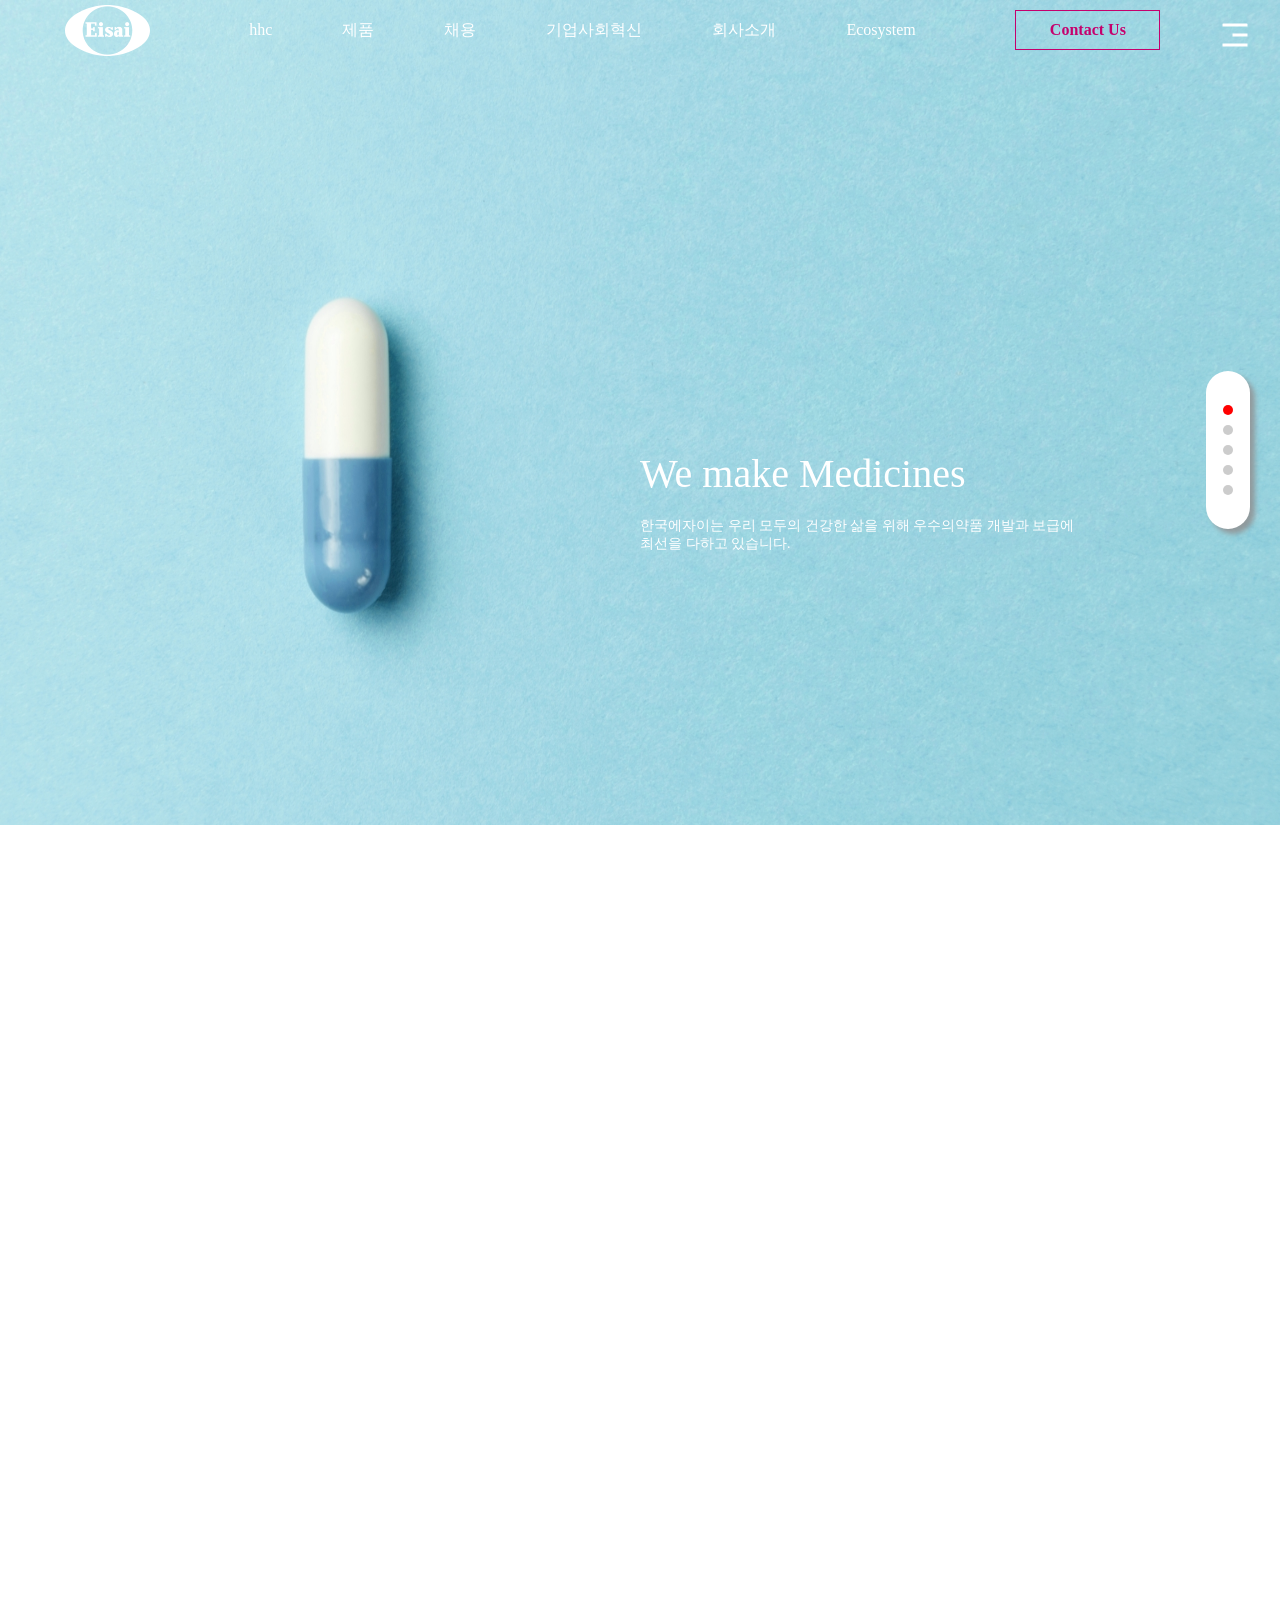
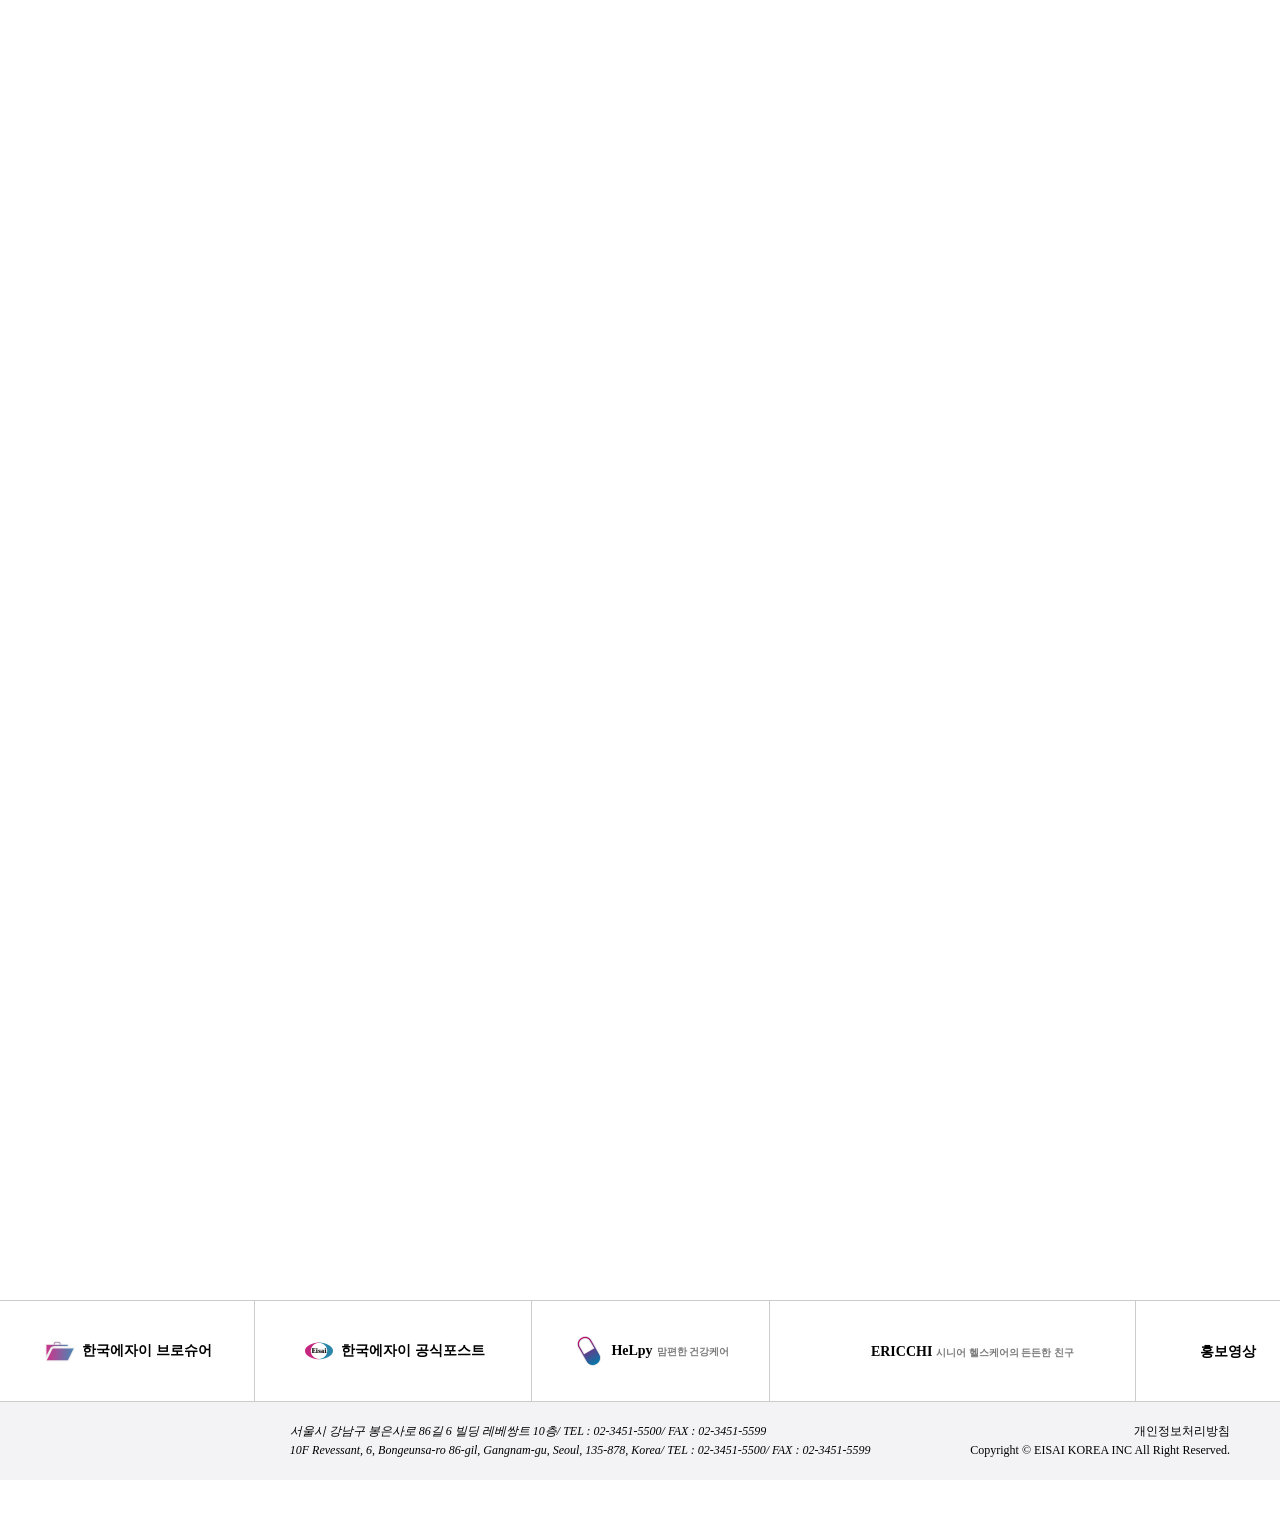
==== index.html @ 1973010e "alt, logo" ====
<!DOCTYPE html>
<html lang="ko">
<head>
    <meta charset="UTF-8">
    <meta http-equiv="X-UA-Compatible" content="IE=edge">
    <meta name="viewport" content="width=device-width, initial-scale=1.0">
    <title>한국에자이</title>
    
    <link href='https://unpkg.com/boxicons@2.1.4/css/boxicons.min.css' rel='stylesheet'>
    <link rel="shortcut icon" href="./images/common/apple-icon-57x57.png">
    <link rel="apple-touch-icon" sizes="57x57" href="./images/common/apple-icon-57x57.png">
    <link rel="stylesheet" href="https://cdnjs.cloudflare.com/ajax/libs/animate.css/4.1.1/animate.min.css"
    />
    <link rel="stylesheet" href="./style/reset.css">
    <link rel="stylesheet" href="./style/common.css">
    <link rel="stylesheet" href="./style/index.css">
    
</head>
<body>
    <header id="navBar">
        <div class="gnb layout-marginAuto">
            <div class="inner">
                <div class="logo">
                    <h1>한국에자이
                        <a href="./index.html">
                            <img class="logoColor" src="./images/common/logo.png" alt="logo">
                            <img class="logoWhite" src="./images/common/logo_white.png" alt="logo">
                        </a>
                    </h1>
                </div>
                <nav class="lnb-container">
                    <ul>
                        <li><a href="./what_hhc.html">hhc</a>
                            <ul class="lnb">
                                <li><a href="./what_hhc.html">what is hhc?</a></li>
                                <li><a href="#">hhc Driven Innovation</a></li>
                            </ul>
                        </li>
                        <li><a href="./product.html">제품</a>
                            <ul class="lnb">
                                <li><a href="./product.html">한국에자이 제품</a></li>
                                <li><a href="#">치매증상 치료제</a>
                                </li>
                                <li><a href="">뇌전증 치료제</a>
                                </li>
                                <li><a href="#">다발성경화증 치료제</a>
                                </li>
                                <li><a href="#">고형암 및 혈액암 치료제</a>
                                </li>
                                <li><a href="#">위장관계질환 치료제</a>
                                </li>
                                <li><a href="#">구강·안구 건조증 치료제</a>
                                </li>
                                <li><a href="#">파킨슨병 치료제</a>
                                </li>
                                <li><a href="#">허가사항변경공지</a></li>
                            </ul>
                        </li>
                        <li><a href="#">채용</a></li>
                        <li><a href="./innovation.html">기업사회혁신</a>
                            <ul class="lnb">
                                <li><a href="#">hhc Activity</a></li>
                                <li><a href="#">hhc Solution</a></li>
                                <li><a href="#">나를 있게 하는 우리</a></li>
                            </ul>
                        </li>
                        <li><a href="./company_introduction.html">회사소개</a>
                            <ul class="lnb">
                                <li><a href="#">Message from Top Management</a></li>
                                <li><a href="#">Corporate Vision</a></li>
                                <li><a href="#">즐거운 우리 일터</a></li>
                                <li><a href="#">일하기 좋은 회사</a></li>
                                <li><a href="#">Global Eisai</a></li>
                                <li><a href="#">News</a></li>
                            </ul>
                        </li>
                        <li><a href="./ecosystem.html">Ecosystem</a>
                            <ul class="lnb">
                                <li><a href="./ecosystem.html">What is HED?</a></li>
                                <li><a href="#">Press Release</a></li>
                                <li><a href="#">Partnership Proposal</a></li>
                            </ul>
                        </li>
                    </ul>
                </nav>
                <div class="contact">
                    <span><a href="#">Contact Us</a></span>
                </div>
                <nav class="ham-navigation">
                    <div class="ham-btn">
                        <span class="ham hamTop"></span>
                        <span class="ham hamMid"></span>
                        <span class="ham hamBot"></span>
                    </div>
                    <ul class="ham-lnb">
                        <li>
                            <span class="ham-title">
                                hhc<i class='bx bx-caret-down'></i>
                            </span>
                            <a href="./what_hhc.html">hhc
                            </a>
                            <ul class="ham-subnav">
                                <li><a href="./what_hhc.html">what is hhc?</a></li>
                                <li><a href="#">hhc Driven Innovation</a></li>
                            </ul>
                        </li>
                        <li>
                            <span class="ham-title">
                                제품<i class='bx bx-caret-down'></i>
                            </span>
                            <a href="./product.html">제품
                            </a>
                            <ul class="ham-subnav">
                                <li><a href="./product.html">한국에자이 제품</a></li>
                                <li><a href="#">치매증상 치료제</a>
                                    <ul class="lnb2">
                                        <li><a href="#">- 아리셉트</a></li>
                                    </ul>
                                </li>
                                <li><a href="#">뇌전증 치료제</a>
                                    <ul class="lnb2">
                                        <li><a href="#">- 파이콤파</a></li>
                                        <li><a href="#">- 엑세그란</a></li>
                                        <li><a href="#">- 이노베론</a></li>
                                    </ul>
                                </li>
                                <li><a href="#">다발성경화증 치료제</a>
                                    <ul class="lnb2">
                                        <li><a href="#">- 텍피데라</a></li>
                                        <li><a href="#">- 아보넥스</a></li>
                                        <li><a href="#">- 티사브리</a></li>
                                        <li><a href="#">- 플레그리디</a></li>
                                    </ul>
                                </li>
                                <li><a href="#">고형암 및 혈액암 치료제</a>
                                    <ul class="lnb2">
                                        <li><a href="#">- 렌비마</a></li>
                                        <li><a href="#">- 할라벤</a></li>
                                    </ul>
                                </li>
                                <li><a href="#">위장관계질환 치료제</a>
                                    <ul class="lnb2">
                                        <li><a href="#">- 파리에트</a></li>
                                    </ul>
                                </li>
                                <li><a href="#">구강·안구 건조증 치료제</a>
                                    <ul class="lnb2">
                                        <li><a href="#">- 살라겐</a></li>
                                    </ul>
                                </li>
                                <li><a href="#">파킨슨병 치료제</a>
                                    <ul class="lnb2">
                                        <li><a href="#">- 에피퀴나</a></li>
                                    </ul>
                                </li>
                                <li><a href="#">허가사항변경공지</a></li>
                            </ul>
                        </li>
                        <li>
                            <span class="ham-title">
                                채용<i class='bx bx-caret-down'></i>
                            </span>
                            <a href="#">채용</a>
                            <ul class="ham-subnav">
                                <li><a href="#">한국에자이는 여러분의 의미있는 도전을 기다립니다.</a></li>
                            </ul>
                        </li>
                        <li>
                            <span class="ham-title">
                                기업사회혁신<i class='bx bx-caret-down'></i>
                            </span>
                            <a href="./innovation.html">기업사회혁신
                            </a>
                            <ul class="ham-subnav">
                                <li><a href="./innovation.html">hhc Activity</a></li>
                                <li><a href="#">hhc Solution</a></li>
                                <li><a href="#">나를 있게 하는 우리</a></li>
                            </ul>
                        </li>
                        <li>
                            <span class="ham-title">
                                회사소개<i class='bx bx-caret-down'></i>
                            </span>
                            <a href="./company_introduction.html">회사소개
                            </a>
                            <ul class="ham-subnav">
                                <li><a href="./company_introduction.html">Message from Top Management</a></li>
                                <li><a href="#">Corporate Vision</a></li>
                                <li><a href="#">즐거운 우리 일터</a></li>
                                <li><a href="#">일하기 좋은 회사</a></li>
                                <li><a href="#">Global Eisai</a></li>
                                <li><a href="#">News</a></li>
                            </ul>
                        </li>
                        <li> 
                            <span class="ham-title">
                                Ecosystem<i class='bx bx-caret-down'></i>
                            </span>
                            <a href="./ecosystem.html">Ecosystem
                            </a>
                            <ul class="ham-subnav">
                                <li><a href="./ecosystem.html">What is HED?</a></li>
                                <li><a href="#">Press Release</a></li>
                                <li><a href="#">Partnership Proposal</a></li>
                            </ul>
                        </li>
                    </ul>
            </nav>
            </div>
        </div>
    </header>
    <div class="main">
        <section class="section01" id="section01">
            <div  class="slide slide_wrap">
                <div class="slide_item item1">
                    <div class="content-inner ">
                        <img src="./images/main/mv1.jpg" alt="">
                        <div class="content">
                            <h1>We make Medicines</h1>
                            <p>한국에자이는 우리 모두의 건강한 삶을 위해 우수의약품 개발과 보급에<br> 최선을 다하고 있습니다.</p>
                        </div>
                    </div>
                </div>
                <div class="slide_item item2">
                    <div class="content-inner">
                        <img src="./images/main/mv2.jpg" alt="">
                        <div class="content">
                            <h1>We make Solutions</h1>
                            <p>한국에자이는 우리가 안심하고 살 수 있는 사회를 위해 다양한 헬스케어<br> 솔루션을 함께 만들어갑니다.</p>
                        </div>
                    </div>
                </div>
                <ul class="slide_pagination">
                </ul>
            </div>
        </section>
        <section class="section02 fadeIn" id="section02">
            <div class="sec02 layout-marginAuto">
                <div class="sec02-inner ">
                    <h1>Think Patients First</h1>
                    <p>Eisai는 전문의약품에서 일반의약품에 이르기까지 끊임없는 연구개발을 통해 <br>인간에게 희망을 심어 주는 좋은약 만들기에 앞장서고 있습니다.</p>
                    <p><a href="./product.html">제품소개 바로가기</a></p>
                    <div class="sec02-img">
                        <img src="./images/main/mc2_img.png" alt="">
                    </div>
                </div>
            </div>
        </section>
        <section class="section03 fadeIn" id="section03">
            <div class="sec03-inner">
                <div class="sec03-inner1">
                    <h3>human health care</h3>
                    <p>한국에자이는 가치있는 의약품과 서비스의 제공을 통해 인류의 건강한 삶에 이바지합니다.</p>
                    <p><a href="./what_hhc.html">view more</a></p>
                </div>
                <div class="sec03-img"></div>
            </div>
        </section>
        <section class="section04 fadeIn" id="section04">
            <div class="sec04-inner layout-marginAuto">
                <h3>Innovation For the Better Life</h3>
                <p>환자와 가족들을 최우선적으로 생각하면서 헬스케어 분야에서 사회적 가치를 창출합니다.</p>
                <p><a href="./innovation.html">기업사회 혁신 바로가기</a></p>
            </div>
        </section>
        <section class="section05 fadeIn" id="section05">
            <div class="sec05-inner layout-marginAuto">
                <div class="sec05-inner1">
                    <div class="sec05-more">
                        <span>최신소식</span>
                        <span>view more +</span>
                    </div>
                    <ul class="article">
                        <li>
                            <a href="">
                                <strong>한국에자이, 기업사회혁신 활동 본격화 = 성미산 마을돌봄 리...</strong>
                                <p>[라포르시안] 한국에자이가 지역사회 돌봄역량 강화를 통해 돌봄사회로의 전환을<br>모색하는'성미산 마을돌봄 리빙랩'에 참여해 기업사회혁신 활동을...</p>
                                <small>2022.09.27</small>
                            </a>
                        </li>
                        <li>
                            <a href="">
                                <strong>롯데면세점-한국에자이,MOU체결</strong>
                                <p>롯데면세점-한국에자이,MOU체결..."건강관리 앱 '헬피'통해 홈케어족<br>잡는다" [바이오타임즈]롯데면세점(대표 이갑)이 한국에자이의 건강 관리 앱인...</p>
                                <small>2022.06.21</small>
                            </a>
                        </li>
                        <li>
                            <a href="">
                                <strong>한국에자이, 뇌 건강 인지 플랫폼 카페 '판교를 IT多' 개관</strong>
                                <p>글로벌 헬스케어 기업 한국에자이는 경기 성남 분당구 소재 판교종합사회복지관에 뇌<br>건강을 위한 인지 플랫폼 카페 '판교를 IT多(잇다)를 15일 개관한다고 12일 밝혔다. 이날...</p>
                                <small>2022.04.12</small>
                            </a>
                        </li>
                    </ul>
                </div>
                <div class="sec05-img">
                    <p>채용</p>
                    <p>한국에자이는 여러분의 의미있는 도전을 기다립니다.</p>
                </div>
            </div>
        </section>
    </div>

    <aside>
        <div class="fixed top animate__animated">
            <ul>
                <li><a href="#section01" class="active"></a></li>
                <li><a href="#section02"></a></li>
                <li><a href="#section03"></a></li>
                <li><a href="#section04"></a></li>
                <li><a href="#section05"></a></li>
            </ul>
        </div>
    </aside>

    <footer>
        <div class="footer-top layout-marginAuto">
            <ul class="footer-menu ">
                <li>
                    <a href="#">
                        <img src="./images/main/footer_menu1.png" alt="브로슈어">
                        <span>한국에자이 브로슈어</span>
                    </a>
                </li>
                <li><a href="#">
                    <img src="./images/main/footer_menu2.png" alt="공식포스트">
                        <span>한국에자이 공식포스트</span>
                </a></li>
                <li><a href="#">
                    <img src="./images/main/footer_menu3.png" alt="건강케어">
                    <span>HeLpy</span>
                    <span class="small">맘편한 건강케어</span>
                </a></li>
                <li><a href="#">
                    <img src="./images/main/footer_menu4.png" alt="헬스케어">
                    <span>ERICCHI</span>
                    <span class="small">시니어 헬스케어의 든든한 친구</span>
                </a></li>
                <li><a href="#">
                    <img src="./images/main/footer_menu5.png" alt="홍보영상">
                    <span>홍보영상</span>
                </a></li>
            </ul>
        </div>
        <div class="footerBottom-back">
            <div class="footer-bottom layout-marginAuto">
                <div class="footer-logo">
                    <img src="./images/common/logo_footer.png" alt="logo">
                </div>
                <address>
                    <span>서울시 강남구 봉은사로 86길 6 빌딩 레베쌍트 10층/</span>
                    <span>TEL : 02-3451-5500/</span>
                    <span>FAX : 02-3451-5599<br></span>
                    <span>10F Revessant, 6, Bongeunsa-ro 86-gil, Gangnam-gu, Seoul, 135-878, Korea/</span>
                    <span>TEL : 02-3451-5500/</span>
                    <span>FAX : 02-3451-5599</span>
                </address>
                <div class="footer-copyright">
                    <p class="right">개인정보처리방침</p>
                    <p>Copyright © EISAI KOREA INC All Right Reserved.</p>
                </div>
            </div>
        </div>
    </footer>
    
    <script src="./script/jquery-3.6.1.js"></script>
    <script src="./script/jquery-ui.js"></script>
    <script src="./script/index.js"></script>
    <script src="./script/slide.js"></script>
    <script src="./script/common.js"></script>
    <script src="./script/fadeIn.js"></script>
    
</body>
</html>
---- style/common.css ----
/* header */
header{
    width: 100%;
    height: 60px;
    background-color: transparent;
    position: fixed;
    z-index: 999;
    transition: top 0.5s;
    top: 0;
    left: 0;
    color: #fff;
}
header.scroll{
    color: #000;
    }

 .layout-marginAuto{
    max-width: 1314px;
    margin: auto;
} 
 
.inner{
    display: flex;
    align-items: center;
    justify-content: space-evenly;
    height: 60px;
    /*border-bottom: 1px solid #fff;*/
}

.logo{
    font-size: 0;
}
.logo img{
    width: 85px;
}
.logo .logoColor.scroll{
    display: block;
}
.logo .logoWhite{
    display: none;
}
.lnb-container{
    /*background-color: aqua;*/
    position: relative;
}
.lnb-container > ul{
    display: flex;
    align-items: center;
}
.lnb-container > ul > li > a{
    display: block;
    padding: 0 35px;
    height: 60px;
    line-height: 60px;
    text-align: center;
    /*color: #fff;*/
}
.lnb-container > ul > li:hover > a{
    color: #fff;
}
.lnb{
    opacity: 0;
    visibility: hidden;
    display: block;
    position: absolute;
    background-color: #fff;
    padding: 10px;
    box-shadow: 5px 5px 5px rgba(118, 115, 115, 0.783);

}
.lnb > li{
    padding: 0 40px;
    
}
.lnb a{
    display: block;
    font-size: 14px;
    padding: 10px;
    color: #333;
    white-space: nowrap;
}

.lnb-container>ul>li:hover{
    background-color: rgb(149, 186, 244);
    
}
.lnb-container>ul>li:hover .lnb{
    opacity: 1;
    visibility: visible;
}
.lnb > li:hover a{
    color: rgb(179, 31, 184);
}
.contact {
    display: flex;
    width: 200px;
}
.contact a{
    display: flex;
    justify-content: center;
    width: 145px;
    text-align: center;
    padding: 10px;
    border: 1px solid #c5006d;
    color: #c5006d;
    font-size: 16px;
    font-weight: 900;
    background: url(../images/main/icon_contactus_on.png) no-repeat 10px 14px;
    background-size: 11px;
}


/* 햄버거버튼 */
.ham-navigation{
    position: fixed;
    left: 0;
    top: 0;
    width: 100%;
    height: 100%;
    z-index: 99;
    clip-path: circle(25px at calc( 100% - 45px) 45px);
    transition: 0.3s cubic-bezier(0.22, 0.61, 0.36, 1);
    }
.ham-navigation.active{
    background-color: #bdd8ed;
    clip-path: circle(75%);
}
.ham-navigation .ham-btn{
    position: absolute;
    top: 10px;
    right: 20px;
    width: 50px;
    height: 50px;
    cursor: pointer;
}
.ham-navigation .ham-btn span{
    position: absolute;
    
    
    height: 3px;
    transform: translate(-50%, -50%);
    background-color: #fff;
}
.ham-navigation .hamTop{
    top: 30%;
    left: 50%;
    width: 50%;
}
.ham-navigation .hamMid{
    top: 50%;
    right: 10%;
    width: 30%;
}
.ham-navigation .hamBot{
    top: 70%;
    left: 50%;
    width: 50%;
}
.ham-navigation.active .hamTop{
    top: 50%;
    transform: translate(-50%, -50%) rotate(45deg);
}
.ham-navigation.active .hamMid{
    opacity: 0;
}
.ham-navigation.active .hamBot{
    top: 50%;
    transform: translate(-50%, -50%) rotate(-45deg);
}


.ham-lnb{ 
    height: 100%;
    overflow-y: auto;
    font-size: 18px;
    line-height: 2;
    width: 90%;
    margin: auto;
    white-space: nowrap;
}
.ham-lnb::-webkit-scrollbar {
    display: none; /* 크롬, 사파리, 오페라, 엣지 */
    width: 9px;
}
.ham-lnb > li{
    display: flex;
    gap: 40px;
    border-bottom: 1px solid #f8f8f8;
    padding: 35px;
    align-items: baseline;
    
}
.ham-lnb > li > a{
    font-size: 27px;
    color: #007caa;
    font-weight: 800;
}
.ham-title{
    display: none;
}
.ham-subnav{
    display: flex;
    gap: 20px;
    flex-wrap: wrap;
}
.ham-lnb a{ 
    color:#333; 
    position: relative;
}
.lnb2 a {
    font-size: 14px;
}

.fadeIn{
    opacity: 0;
}

/* footer */
footer{
    border-top: 1px solid #ccc; 
}
.footer-menu{
    display: table;
    width: 100%;
}
.footer-menu > li{
   display: table-cell;
   vertical-align: middle;
   text-align: center;
}
.footer-menu li{
    border: 1px solid #ccc;
    border-top: none;
    border-bottom: none;
    height: 100px;
    font-weight: 900;
}
.footer-menu li:nth-child(1){
    border-left: none;
    border-right: none;
} 
.footer-menu li:nth-child(2){
    border-right: none;
}
.footer-menu li:nth-child(3){
    border-right: none;
}
.footer-menu li:nth-child(5){
    border-right: none;
    border-left: none;
} 
 .footer-menu img{
    width: 36px;
    vertical-align: middle;
    /* 사진 옆에 글씨 배치 */
} 
.footer-menu span{
    font-size: 14px;
}
.footer-menu .small{
    font-size: 10px;
    color: rgb(126, 124, 124);
}
.footerBottom-back{
    background-color: #f3f3f5;
    border-top: 1px solid #ccc;
    padding: 20px 0;
}
.footer-bottom{
    display: flex;
    align-items: center;
    justify-content: space-around;
}
.footer-bottom .right{
    text-align: right;
}
.footer-bottom img{
    width: 140px;
}
.footer-bottom address{
    text-align: left;
}

.footer-bottom address,
.footer-copyright{
    font-size: 12px;
    line-height: 1.6;
}
@media screen and (max-width:1101px) {
    .inner {
        padding: 25px;
        justify-content: space-between;
    }
    .lnb-container{
        display: none;
    }
    .section05{
        margin-bottom: 120px;
    }
    footer{
        border: 0;
    }
    .footer-menu li{
        display: table-caption;
        text-align: left;
        border:none;
        border-bottom: 1px solid #ccc;
        width: 100%;
        height: 70px;
        line-height: 70px;
        padding-left: 20px;
    }
    .footer-menu img{
        width: 30px;
    }
    .footer-menu span{
        font-size: 16px;
        font-weight: 900;
    }
    .footer-menu .small{
        font-size: 12px;
        color: rgb(161, 157, 157);
    }
    .footer-menu li:nth-child(1){
        border-top: 1px solid #ccc;
    }
    .footer-bottom{
        flex-direction: column;
        height: auto;
        justify-content: left;
        align-items: flex-start;
        padding: 20px;
    }
    .footer-bottom .right{
        text-align: justify
    }
    .footer-bottom img{
        width: 160px;
        padding-bottom: 0;
    }
    .footer-bottom address,
    .footer-copyright{
        font-size: 10px;
        line-height: 1.6;
        padding-bottom: 20px;
    }
    .footer-bottom address{
        padding: 0;
        line-height: 3;
    }
    .footer-bottom address,
    .footer-copyright{
        font-size: 13px;
    }
    .footer-copyright{
        padding: 0;
        white-space: nowrap;
    }
    .footer-copyright p:last-child{
        font-size: 0;
    }
    .ham-title{
        padding-top: 15px;
        display: flex;
        align-items: center;
        justify-content: space-between;
    }
    .ham-subnav{
        max-height: 0;
        overflow: hidden;
        transition: .2s;
    }

    .ham-title.active{
        font-weight: bold;
    }
    .ham-subnav.active{
        max-height: 150vw;
    }
    .ham-lnb > li{
        display: block;
        
    }
    .ham-lnb > li > a{
        font-size: 27px;
        display: none;
    }
    .ham-subnav{
        display: block;
    }
    .ham-lnb a {
        font-size: 15px;
    }
    .ham-lnb{ 
        height: 100%;
        overflow-y: auto;
        font-size: 18px;
        line-height: 2;
        width: 90%;
        margin: auto;
        white-space: nowrap;
    }
}
@media screen and (max-width: 801px) {
    .fadeIn{
        opacity: 1;
    }
}
@media screen and (max-width: 480px) {
    .logo img{
        width: 45px;
    }
    .contact {
        width: 145px;
    }
    .contact a{
        width: 90px;
        padding: 8px;
        font-size: 11px;
        background: url(../images/main/icon_contactus_on.png) no-repeat 3px center;
        background-size: 10px;
    }
    .section05{
        margin-bottom: 0px;
    }
    .footer-menu li{
        height: 50px;
        line-height: 50px;
        width: 100%;
    }
    .footer-menu img{
        width: 25px;
    }
    .footer-menu span{
        font-size: 12px;
    }
    .footer-bottom img{
        width: 70px;
        padding-bottom: 20px;
    }


    
    
}
---- style/index.css ----
/* slide */
.section1{
    background-color: rgba(46, 67, 181, 0.083);
    padding-top: 50px;
    height: 100vh;
}
.slide {
    /* layout */
    display: flex;
    flex-wrap: nowrap;
    overflow: hidden;
    position: relative;
    width: 100%;
    user-select: none;
}
.slide_item {
    /* layout */
    display: flex;
    align-items: center;
    justify-content: center;
    position: relative;
    left: 0px;
    /* size */
    width: 100%;
    flex-shrink: 0;
    /* transition */
    transition: left 0.15s;
    overflow: hidden;
}
.content-inner{
    width: 100%;
    height: 100vh;
}
.content-inner > img{
    width: 100%;
    height: 100%;
}
.content{
    position: absolute;
    top: 50%;
    left: 50%;
    z-index: 9;
}
.content-inner h1{
    font-size: 40px;
    color: #fff;
    font-weight: 400;
}
.content-inner p{
    font-size: 14px;
    color: #fff;
    font-weight: 400;
    padding-top: 20px;
    
}
.slide_pagination{
    color: #fff;
    position: absolute;
    top: 30%;
    left: 50%;
    display: flex;
    gap: 10px;
}
.slide_pagination > li{
    width: 10px;
    height: 10px;
    background-color: #fff;
    border-radius: 50%;
}
.slide_pagination > li.active{
    background-color: red;
}
aside{
    position: fixed; 
    right: 30px;
    top: 50%;
    transform: translateY(-50%);
    width: 44px; 
    background-color: #fff;
    border-radius: 50px;
    padding: 24px 0;
    box-shadow: 5px 5px 5px rgba(143, 138, 138, 0.769); 
}
aside ul{
    color:#000;
    text-align: center;
}
aside li a{
    display: block;
    width: 10px;
    height: 10px;
    margin: 10px auto;
    background-color: #ccc;
    border-radius: 50%;
    transition: 0.3s;
    cursor: pointer;
}
aside li a.active{
    background-color: red;
}
.section01{
    position: relative;
    width: 100%;
    height: 100vh;
}
.section02{
    background-color: #fff;
    width: 100%;
    height: 100vh;
    position: relative;
}
.sec02-inner{
    text-align: center;
}
.sec02 h1{
    padding-top: 50px;
    font-size: 5em;
    font-weight: 500;
    color: #007caa;
}
.sec02 p:nth-of-type(1){
    padding-top: 30px;
    line-height: 1.5;
}
.sec02 p:nth-of-type(2){
    padding-top: 60px;
}
.sec02 p:nth-of-type(2) a{
   border: 1px solid #007caa;
   display: inline-block;
   width: 150px;
   padding: 10px;
   text-align: center;
   font-size: 0.8em;
   font-weight: 600;
   color: #007caa;
}
.sec02-img img{
    width: 100%;
    padding-top: 40px;
}
.section03{
    width: 100%;
    background-color: #c6006d;
    height: 100vh;
    
}
.sec03-inner{
    display: flex;
}
.sec03-inner1{
    width: calc(100% / 2);
    padding: 200px 120px;
    color: #fff;
}
.sec03-inner1 h3{
    font-size: 45px;
    padding-bottom: 30px;
    font-weight: 500;
}
.sec03-inner1 p:nth-of-type(1){
    line-height: 1.6;
    padding-bottom: 60px;
}
.sec03-inner1 p:nth-of-type(2) a{
    display: inline-block;
    width: 150px;
    padding: 10px;
    border: 1px solid #fff;
    text-align: center;
}
.sec03-img{
    height: 100vh;
    background-image: url('../images/main/mc3_1.jpg');
    background-repeat: no-repeat;
    background-size: cover;
    background-position: center;
    width: calc(100% / 2);
    /*border: 1px solid #000;*/
}
.section04{
    width: 100%;
    background-image: url('../images/main/mc3_bg.jpg');
    background-position: center;
    background-repeat: no-repeat;
    background-size: cover;
    height: 100vh;
}
.sec04-inner{
    color: #fff;
    display: flex;
    flex-direction: column;
    justify-content: center;
    align-items: center;
    height: 80vh;
}
.sec04-inner h3{
    font-size: 55px;
    font-weight: 500;
    padding-bottom: 30px;
}
.sec04-inner p:nth-of-type(1){
    padding-bottom: 80px;
}
.sec04-inner p:nth-of-type(2) a{
    display: inline-block;
    border: 1px solid #fff;
    width: 200px;
    text-align: center;
    padding: 10px;
    color: #007caa;
    background-color: #fff;
    font-size: 14px;
    font-weight: 600;

}
.section05{
    width: 100%;
    background-color: #fff;
    height: 100vh;
    
}
.sec05-inner{
    display: flex;
}
.sec05-inner1{
    width: calc(100% / 2);
}
.article strong {
    font-size: 20px;
    display: inline-block;
    padding-top: 30px;
}
.article p{
    padding-left: 10px;
    font-size: 14px;
    padding: 20px 0 20px 10px;
}
.article small{
    color: rgb(137, 134, 134);
}
.sec05-more{
    display: flex;
    justify-content: space-between;
    padding-top: 20px;
    font-size: 14px;
}
.sec05-more span:nth-of-type(1){
    color: #e586b3;
    font-weight: 600;
}
.sec05-more span:nth-of-type(2){
    color: rgb(137, 134, 134);
}
.sec05-img{
    width: calc(100% / 2);
    height: 100vh;
    background-image: url('../images/main/mc_board_bg.png');
    background-repeat: no-repeat;
    background-position: center;
    background-size: cover;
    padding: 80px;
}
.sec05-img p:nth-child(1){
    font-weight: 300;
    font-size: 45px;
    padding-bottom: 30px;
}
.sec05-img p:nth-child(2){
    font-weight: 400;
}

@media screen and (max-width:1101px) {
    .sec05-inner1{
        padding: 20px;
    }
    /*aside 없애기*/
    aside{
        display: none;
    }

}
@media screen and (max-width: 901px) {

    .sec03-inner1{
        padding: 120px 30px;
    }
    .sec03-inner1 p:nth-of-type(2) a{
        display: inline-block;
        width: 200px;
        padding: 20px;
        border: 1px solid #fff;
        text-align: center;
    }
    .section05{
        height: auto;
    }
    .sec05-inner{
        display: inline-block;
    }
    .sec05-inner1{
        width: 100%;
    }
    .article strong{
        font-size: 25px;
    }
    .article p{
        font-size: 18px;
    }
    .sec05-more{
        font-size: 15px;
    }
    .sec05-img{
        width: 100%;
        height: 600px;
        padding: 0;
        background-position: 49% -56%;
        background-size: 1064px 532px;
        padding-left: 50px;
        padding-top: 50px;
    }
    .sec05-img p:nth-child(1){
        font-size: 4em;
    }
    .sec05-img p:nth-child(2){
        font-size: 1.3em;
    }

}
@media screen and (max-width: 730px) {
    .content{
        position: absolute;
        top: 70%;
        left: 10%;
        z-index: 9;
    }
    .content-inner > img{
        width: 100%;
        height: 100vh;
        object-fit: cover;
        object-position: -90px;
    }
    .slide_pagination{
        top: 90%;
        left: 5%;
    }
    .slide_pagination > li{
        width: 10px;
        height: 10px;
        background-color: #fff;
        border-radius: 50%;
    }

}

@media screen and (max-width: 480px) {
    .content-inner{
        top: 70%;
        left: 10px;
        transform: none;
    }
    .content-inner > img{
        width: 100%;
        height: 100vh;
        object-fit: cover;
        object-position: -25px 0px;
    }
    .content-inner h1{
        font-size: 28px;
    }
    .content-inner p{
        font-size: 13px;
    }
    .slide_pagination {
        top: 95%;
        left: 5%;
    }
    .content {
        top: 68%;
        left: 3%;
    }
    .btn{
        top: 90%;
    }
    .section02{
        height: auto;
    }
    .sec02 h1{
        font-size: 25px;
    }
    .sec02 p:nth-of-type(1){
        font-size: 12px;
    }
    .sec02 p:nth-of-type(2) a{
        font-size: 10px;
        width: 150px;
    }
    .sec02-img img{
        padding-bottom: 40px;
    }
    .section03{
        height: auto;
    }
    .sec03-inner{
        display: inline-block;
    }
    .sec03-inner1{
        width: 100%;
        padding: 70px 50px;
    }
    .sec03-inner1 h3{
        font-size: 25px;
    }
    .sec03-inner1 p:nth-of-type(1){
        font-size: 14px;
        padding-bottom: 30px;
    }
    .sec03-img{
        height: 320px;
        width: 100%;
    }
    .sec04-inner{
        padding: 10px;
    }
    .sec04-inner h3{
        font-size: 30px;
    }
    .sec04-inner p:nth-of-type(1){
        padding-bottom: 30px;
        text-align: center;
        font-size: 14px;
    }
    .sec04-inner p:nth-of-type(2) a{
        width: 150px;
        font-size: 10px;
    }
    .section05{
        height: auto;
    }
    .sec05-inner{
        display: inline-block;
    }
    .sec05-inner1{
        width: 100%;
    }
    .article strong{
        font-size: 15px;
        padding-left: 10px;
    }
    .article p{
        font-size: 11px;
        padding-left: 16px;
    }
    .article small{
        display: inline-block;
        padding-left: 10px;
    }
    .sec05-more{
        padding: 10px;
        font-size: 12px;
    }
    .sec05-img{
        width: 100%;
        height: 500px;
        padding: 0;
        background-position: 52% 10%;
        background-size: 407px 386px;
        padding-left: 50px;
        padding-top: 80px
    }
    .sec05-img p:nth-child(1){
        font-size: 20px;
    }
    .sec05-img p:nth-child(2){
        font-size: 12px;
    }
    
}
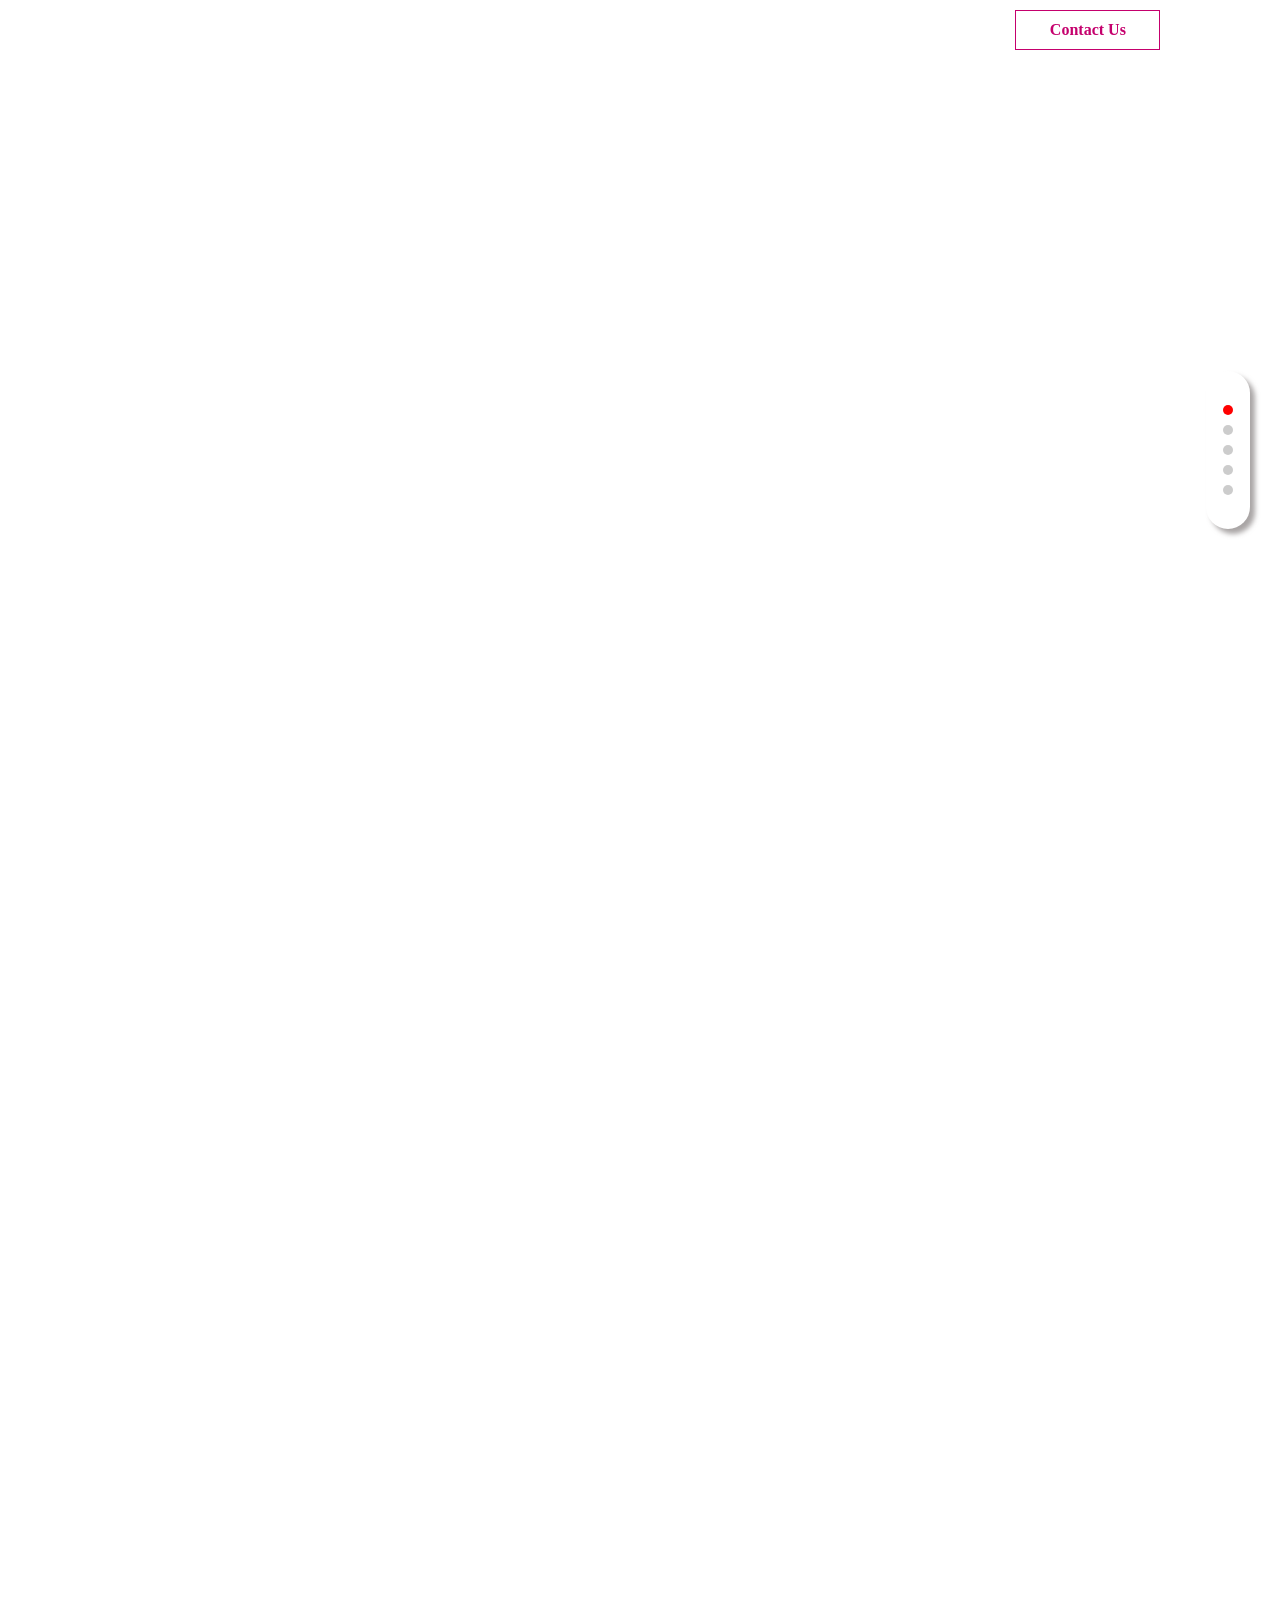
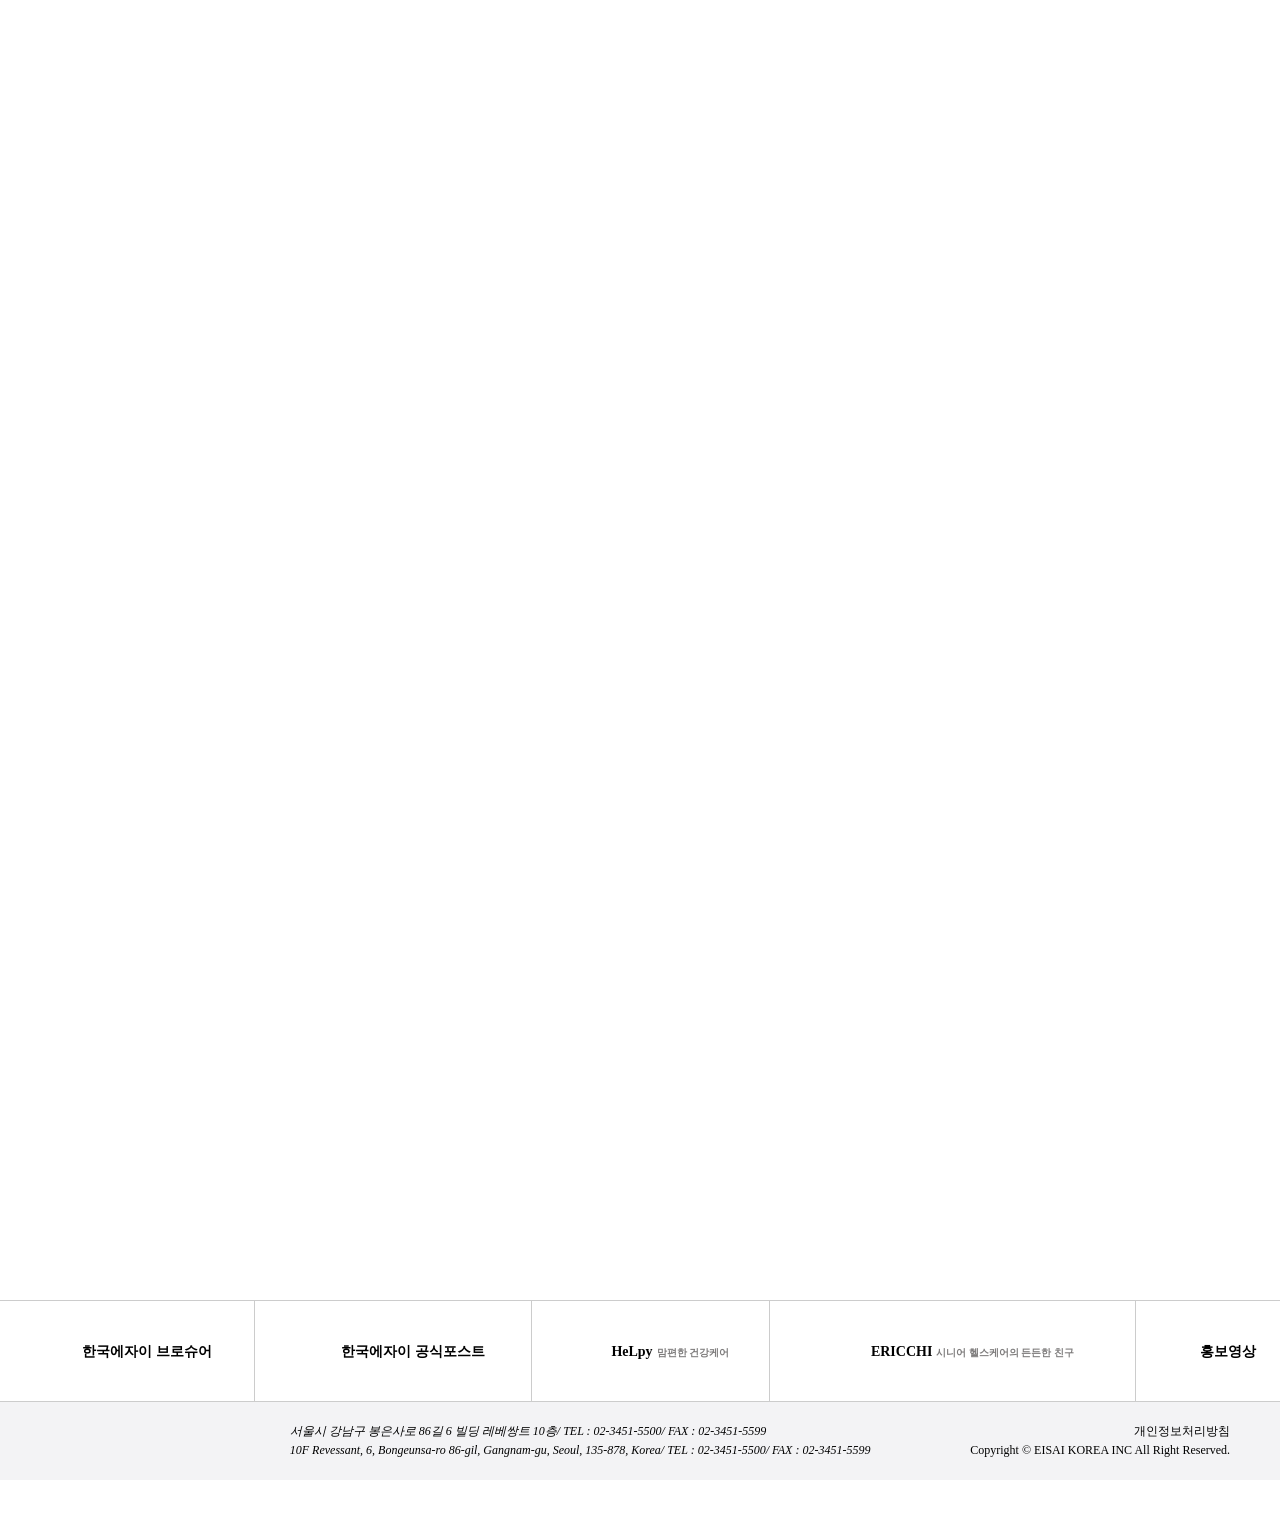
==== commit 10c4c0af: "prefix" ====
--- a/index.html
+++ b/index.html
@@ -14,6 +14,7 @@
     <link rel="stylesheet" href="./style/reset.css">
     <link rel="stylesheet" href="./style/common.css">
     <link rel="stylesheet" href="./style/index.css">
+    <link rel="stylesheet" href="./script/prefixfree.min.js">
     
 </head>
 <body>
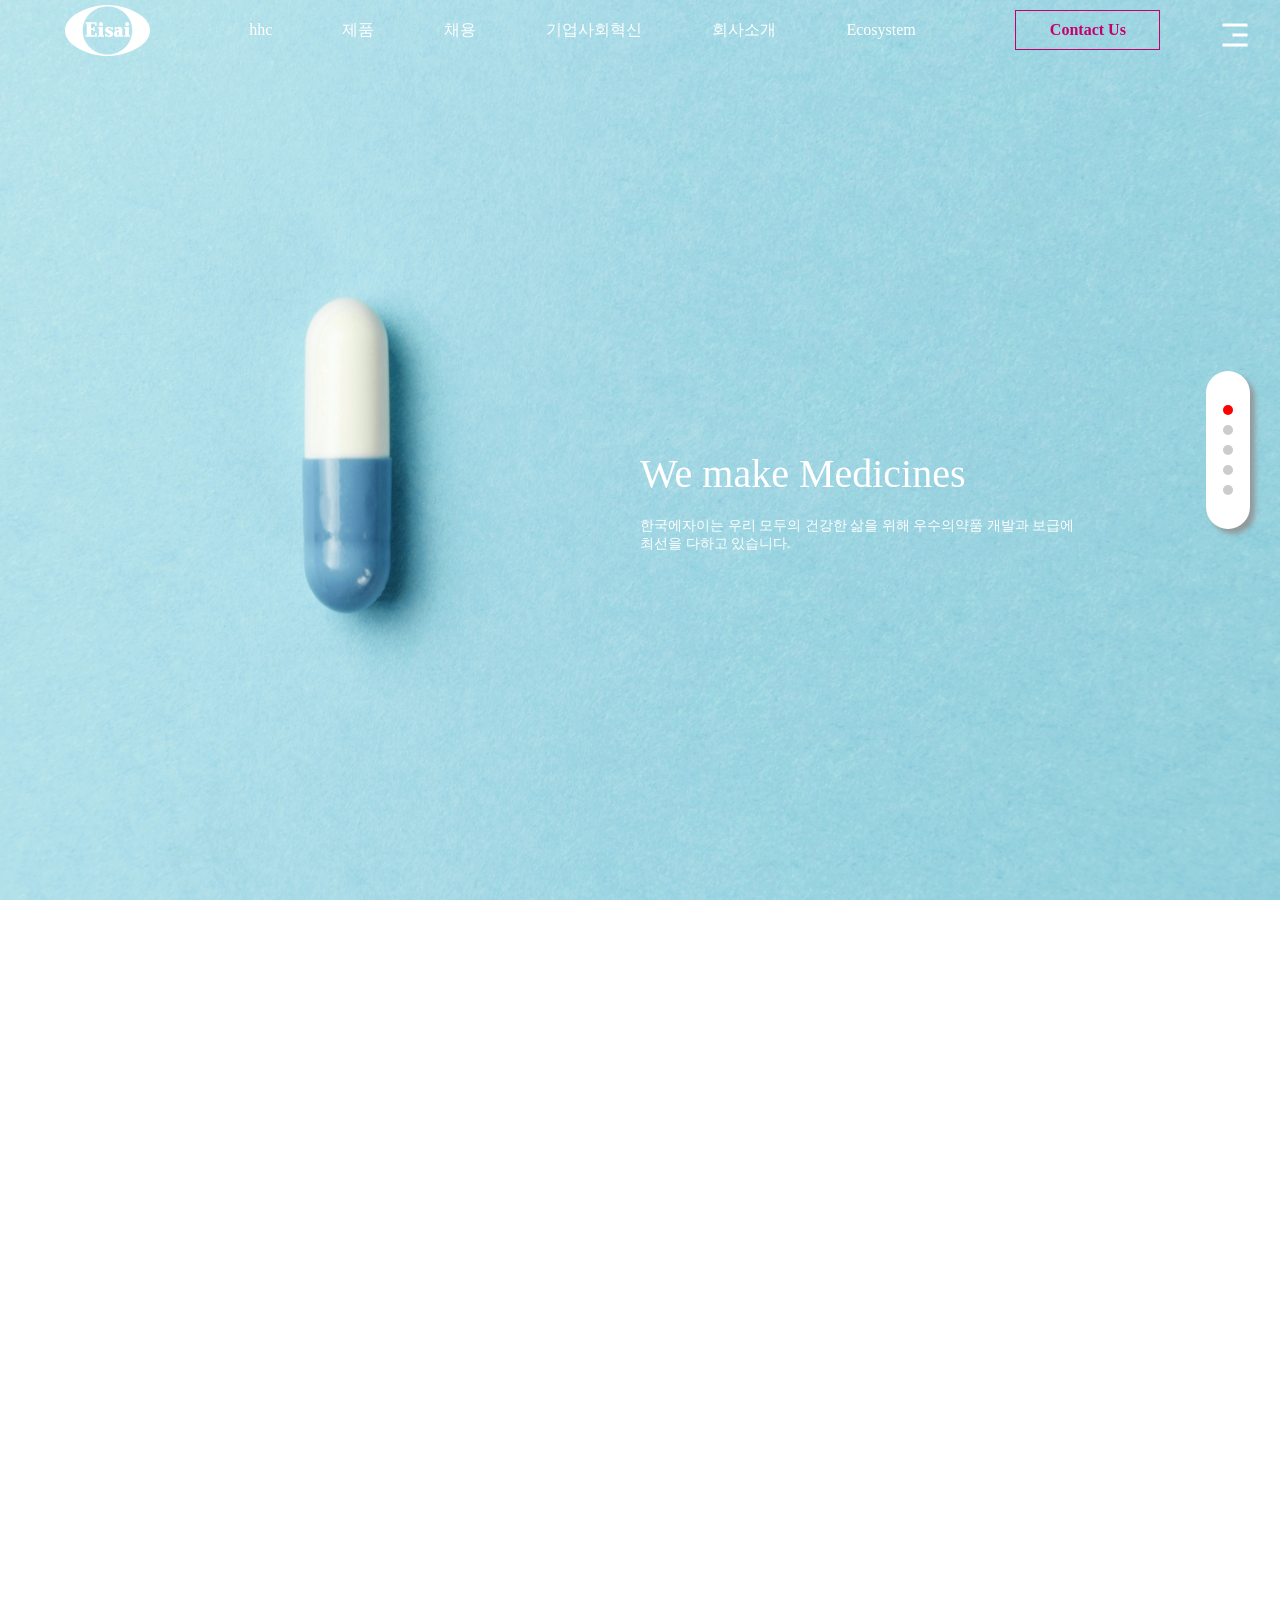
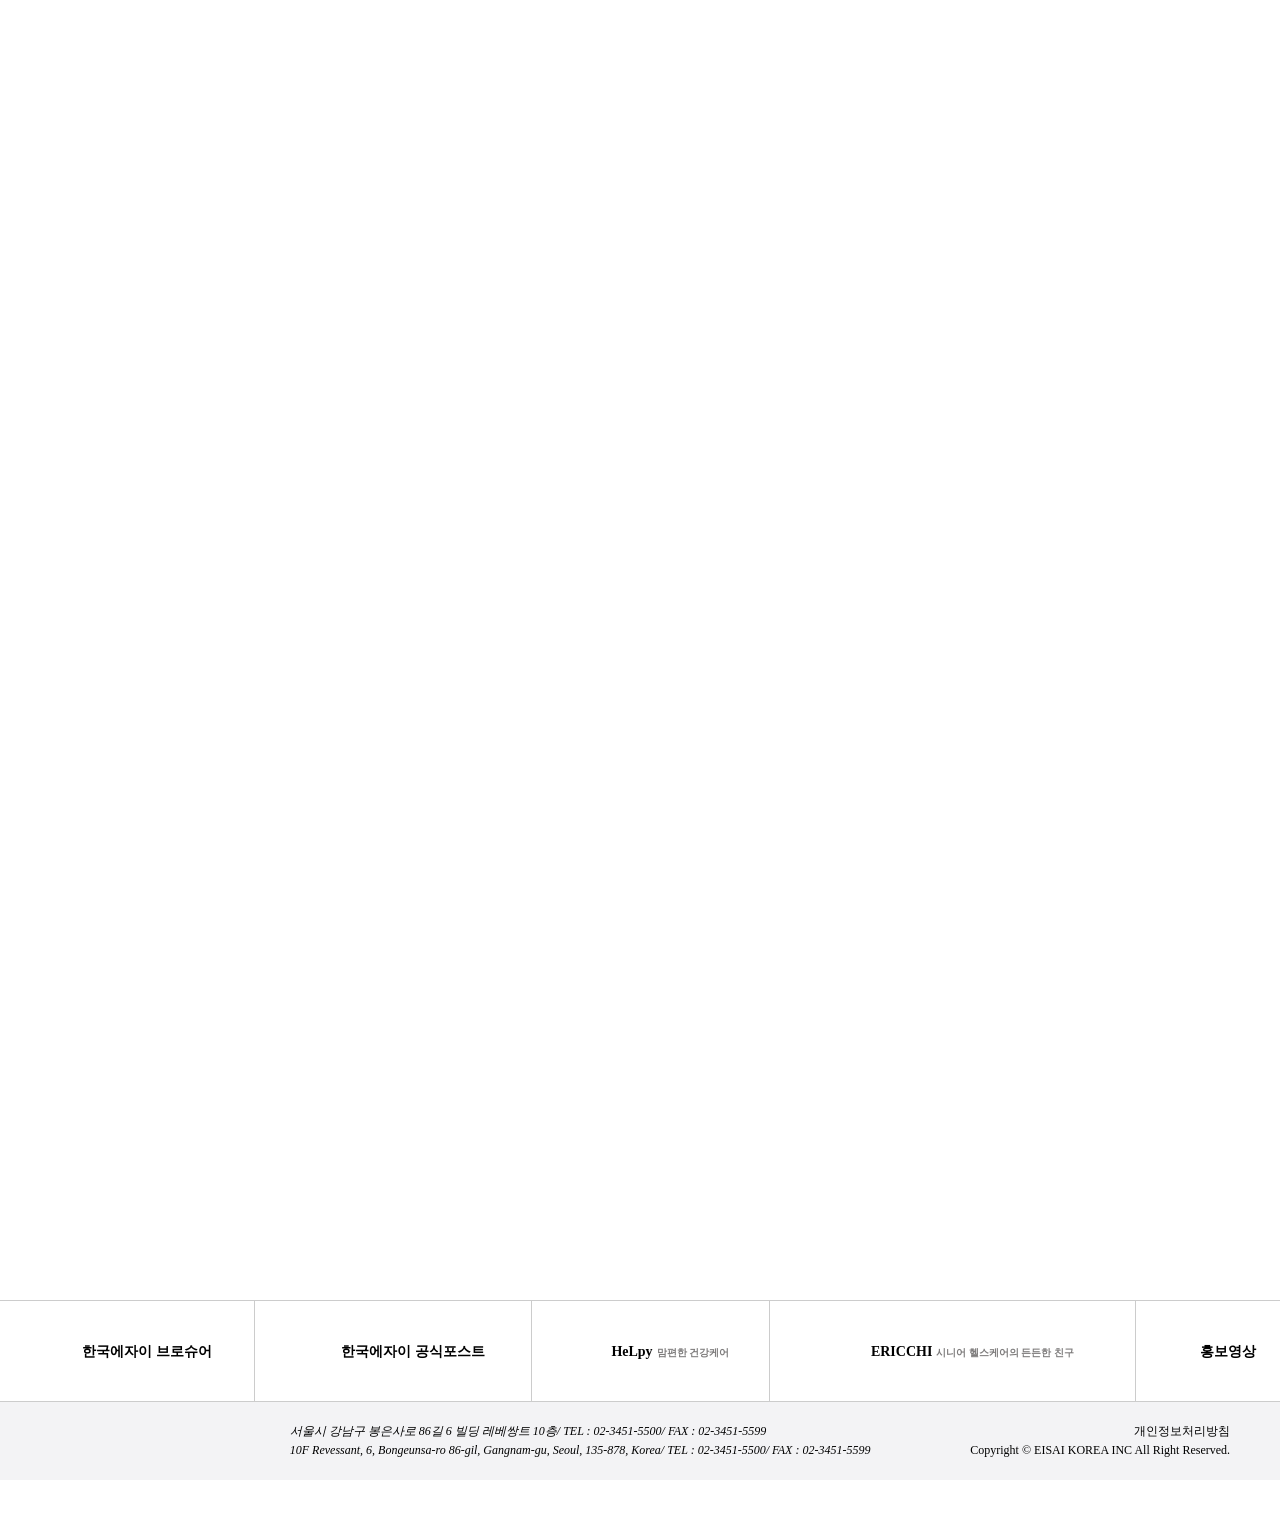
==== commit f6bf3fe0: "bx" ====
--- a/index.html
+++ b/index.html
@@ -4,8 +4,6 @@
     <meta charset="UTF-8">
     <meta http-equiv="X-UA-Compatible" content="IE=edge">
     <meta name="viewport" content="width=device-width, initial-scale=1.0">
-    <title>한국에자이</title>
-    
     <link href='https://unpkg.com/boxicons@2.1.4/css/boxicons.min.css' rel='stylesheet'>
     <link rel="shortcut icon" href="./images/common/apple-icon-57x57.png">
     <link rel="apple-touch-icon" sizes="57x57" href="./images/common/apple-icon-57x57.png">
@@ -15,7 +13,7 @@
     <link rel="stylesheet" href="./style/common.css">
     <link rel="stylesheet" href="./style/index.css">
     <link rel="stylesheet" href="./script/prefixfree.min.js">
-    
+    <title>한국에자이</title>   
 </head>
 <body>
     <header id="navBar">
@@ -96,7 +94,7 @@
                     <ul class="ham-lnb">
                         <li>
                             <span class="ham-title">
-                                hhc<i class='bx bx-caret-down'></i>
+                                hhc<i class='bx bx-chevron-down'></i>
                             </span>
                             <a href="./what_hhc.html">hhc
                             </a>
@@ -107,7 +105,7 @@
                         </li>
                         <li>
                             <span class="ham-title">
-                                제품<i class='bx bx-caret-down'></i>
+                                제품<i class='bx bx-chevron-down'></i>
                             </span>
                             <a href="./product.html">제품
                             </a>
@@ -159,7 +157,7 @@
                         </li>
                         <li>
                             <span class="ham-title">
-                                채용<i class='bx bx-caret-down'></i>
+                                채용<i class='bx bx-chevron-down'></i>
                             </span>
                             <a href="#">채용</a>
                             <ul class="ham-subnav">
@@ -168,7 +166,7 @@
                         </li>
                         <li>
                             <span class="ham-title">
-                                기업사회혁신<i class='bx bx-caret-down'></i>
+                                기업사회혁신<i class='bx bx-chevron-down'></i>
                             </span>
                             <a href="./innovation.html">기업사회혁신
                             </a>
@@ -180,7 +178,7 @@
                         </li>
                         <li>
                             <span class="ham-title">
-                                회사소개<i class='bx bx-caret-down'></i>
+                                회사소개<i class='bx bx-chevron-down'></i>
                             </span>
                             <a href="./company_introduction.html">회사소개
                             </a>
@@ -195,7 +193,7 @@
                         </li>
                         <li> 
                             <span class="ham-title">
-                                Ecosystem<i class='bx bx-caret-down'></i>
+                                Ecosystem<i class='bx bx-chevron-down'></i>
                             </span>
                             <a href="./ecosystem.html">Ecosystem
                             </a>
--- a/style/common.css
+++ b/style/common.css
@@ -364,6 +364,7 @@
         display: flex;
         align-items: center;
         justify-content: space-between;
+        cursor: pointer;
     }
     .ham-subnav{
         max-height: 0;
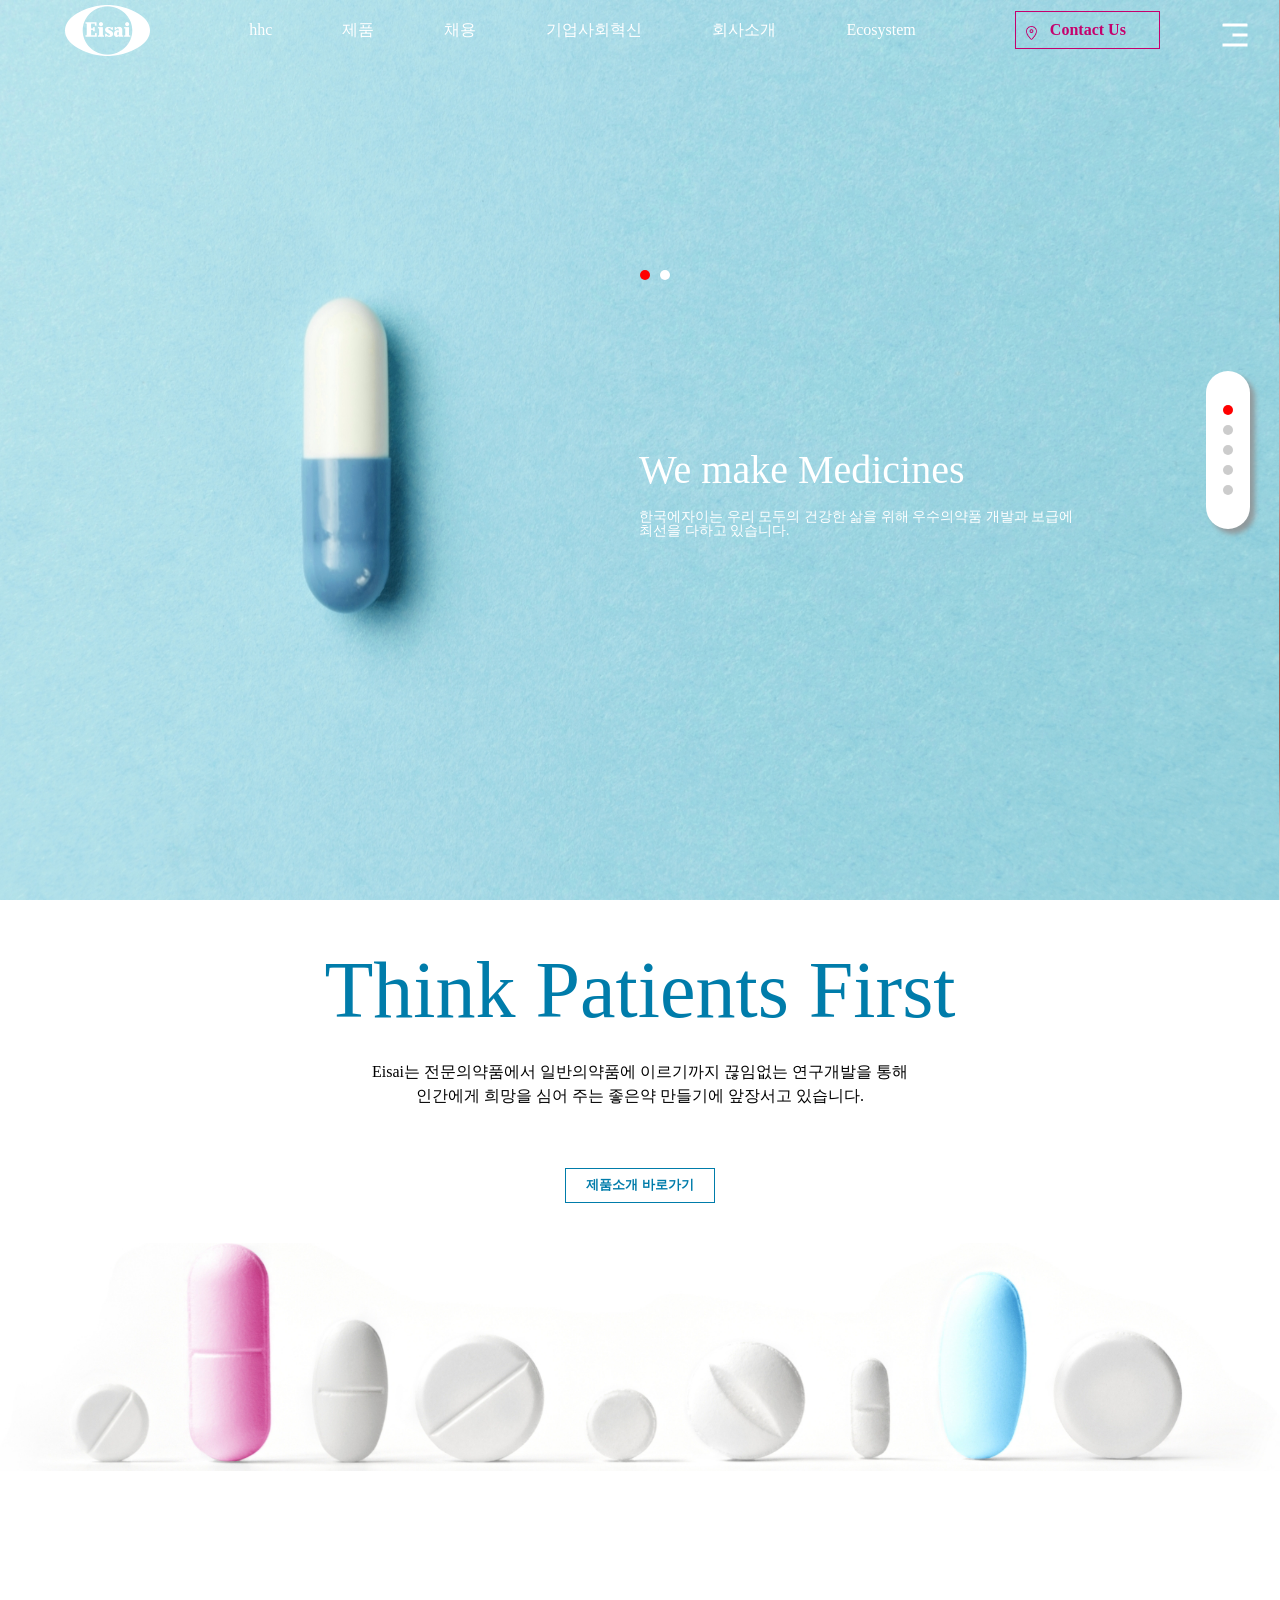
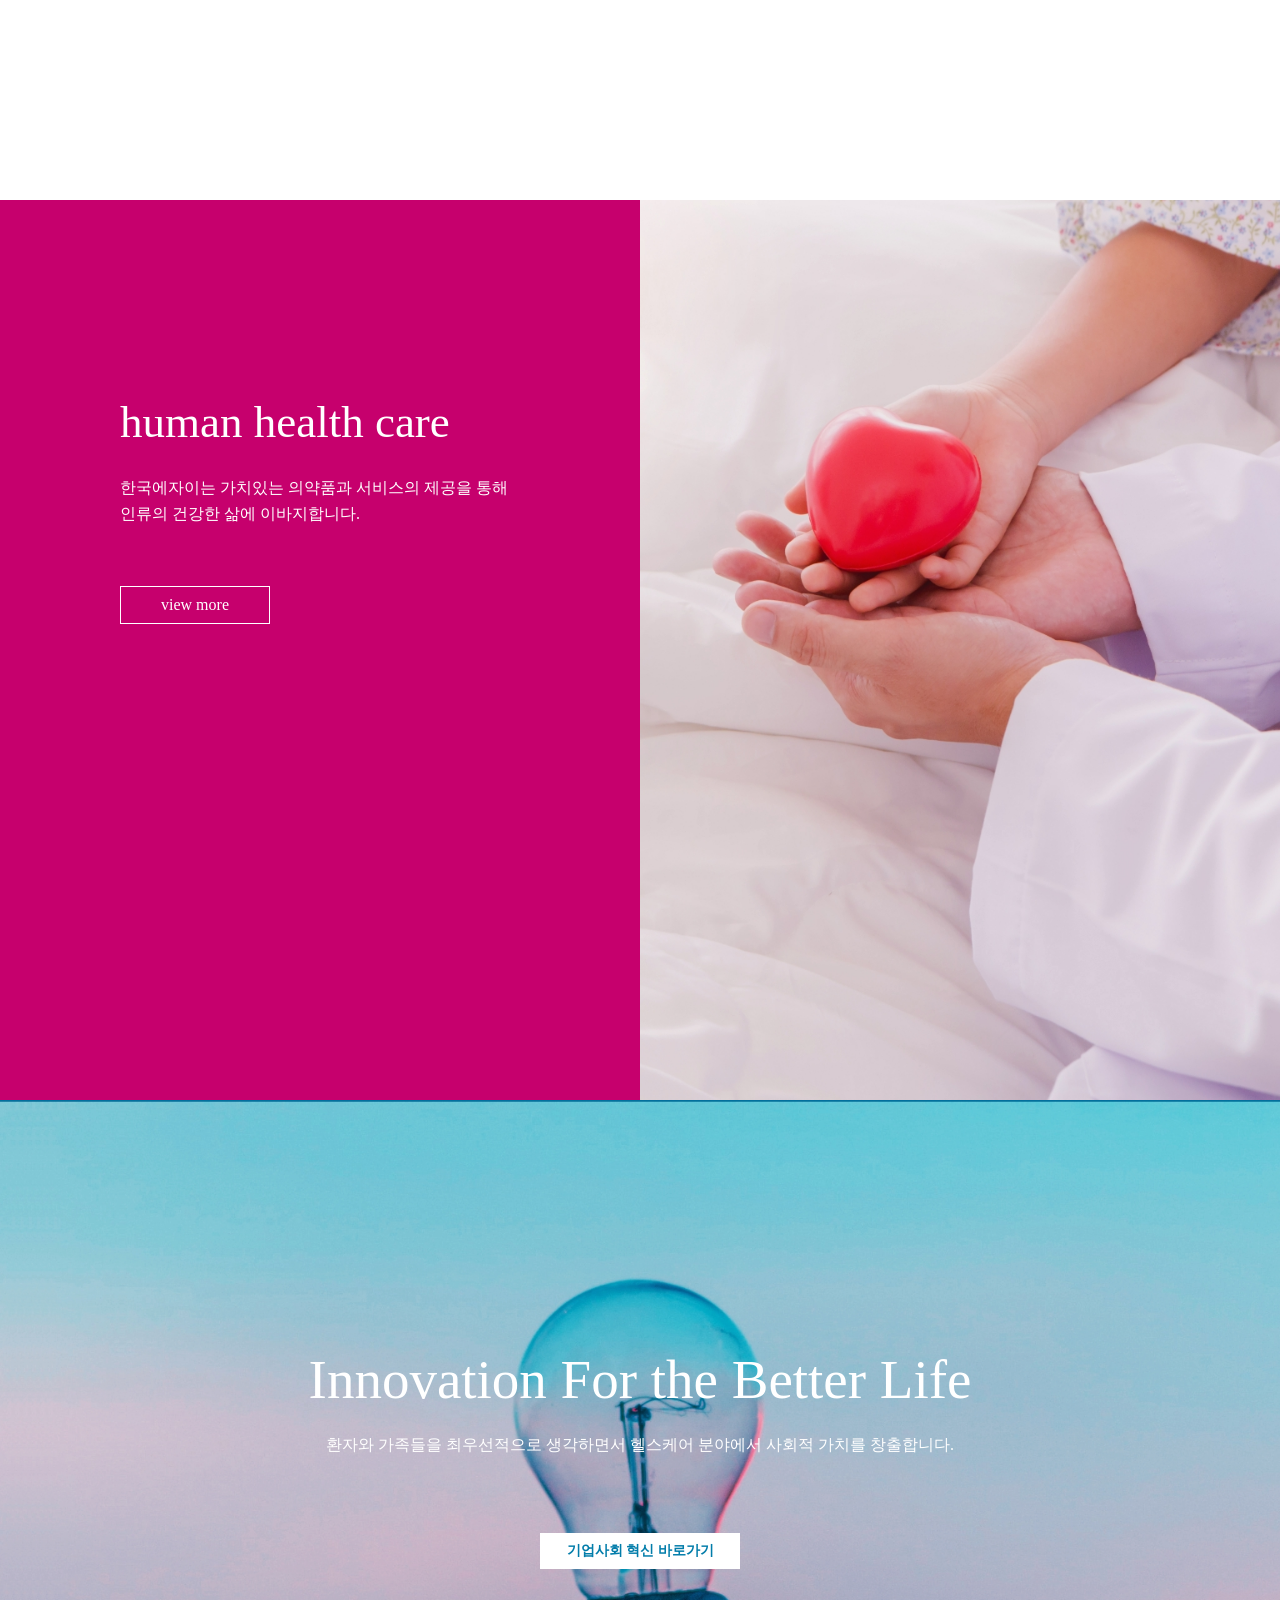
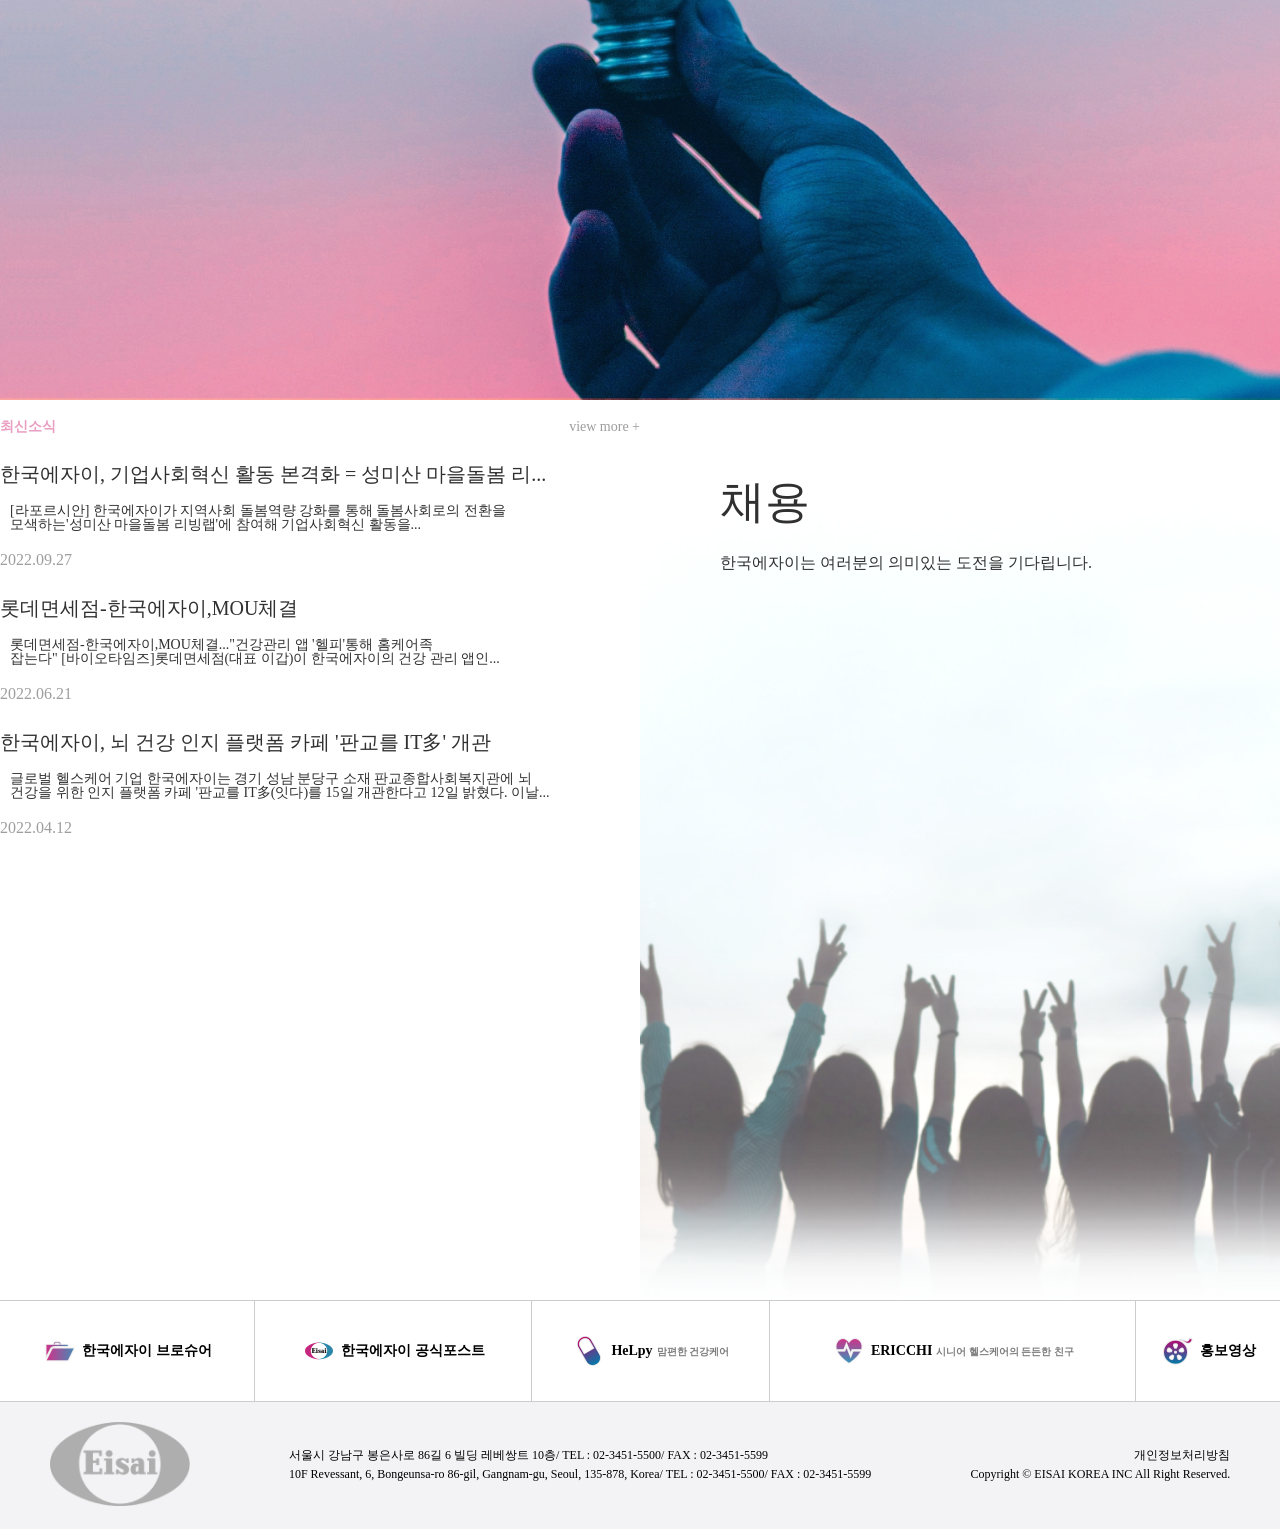
==== commit dbc1ac10: "select" ====
--- a/index.html
+++ b/index.html
@@ -12,7 +12,7 @@
     <link rel="stylesheet" href="./style/reset.css">
     <link rel="stylesheet" href="./style/common.css">
     <link rel="stylesheet" href="./style/index.css">
-    <link rel="stylesheet" href="./script/prefixfree.min.js">
+    <!-- <link rel="stylesheet" href="./script/prefixfree.min.js"> -->
     <title>한국에자이</title>   
 </head>
 <body>
--- a/style/index.css
+++ b/style/index.css
@@ -1,3 +1,7 @@
+body{
+    overscroll-behavior: contain;
+}
+
 /* slide */
 .section1{
     background-color: rgba(46, 67, 181, 0.083);
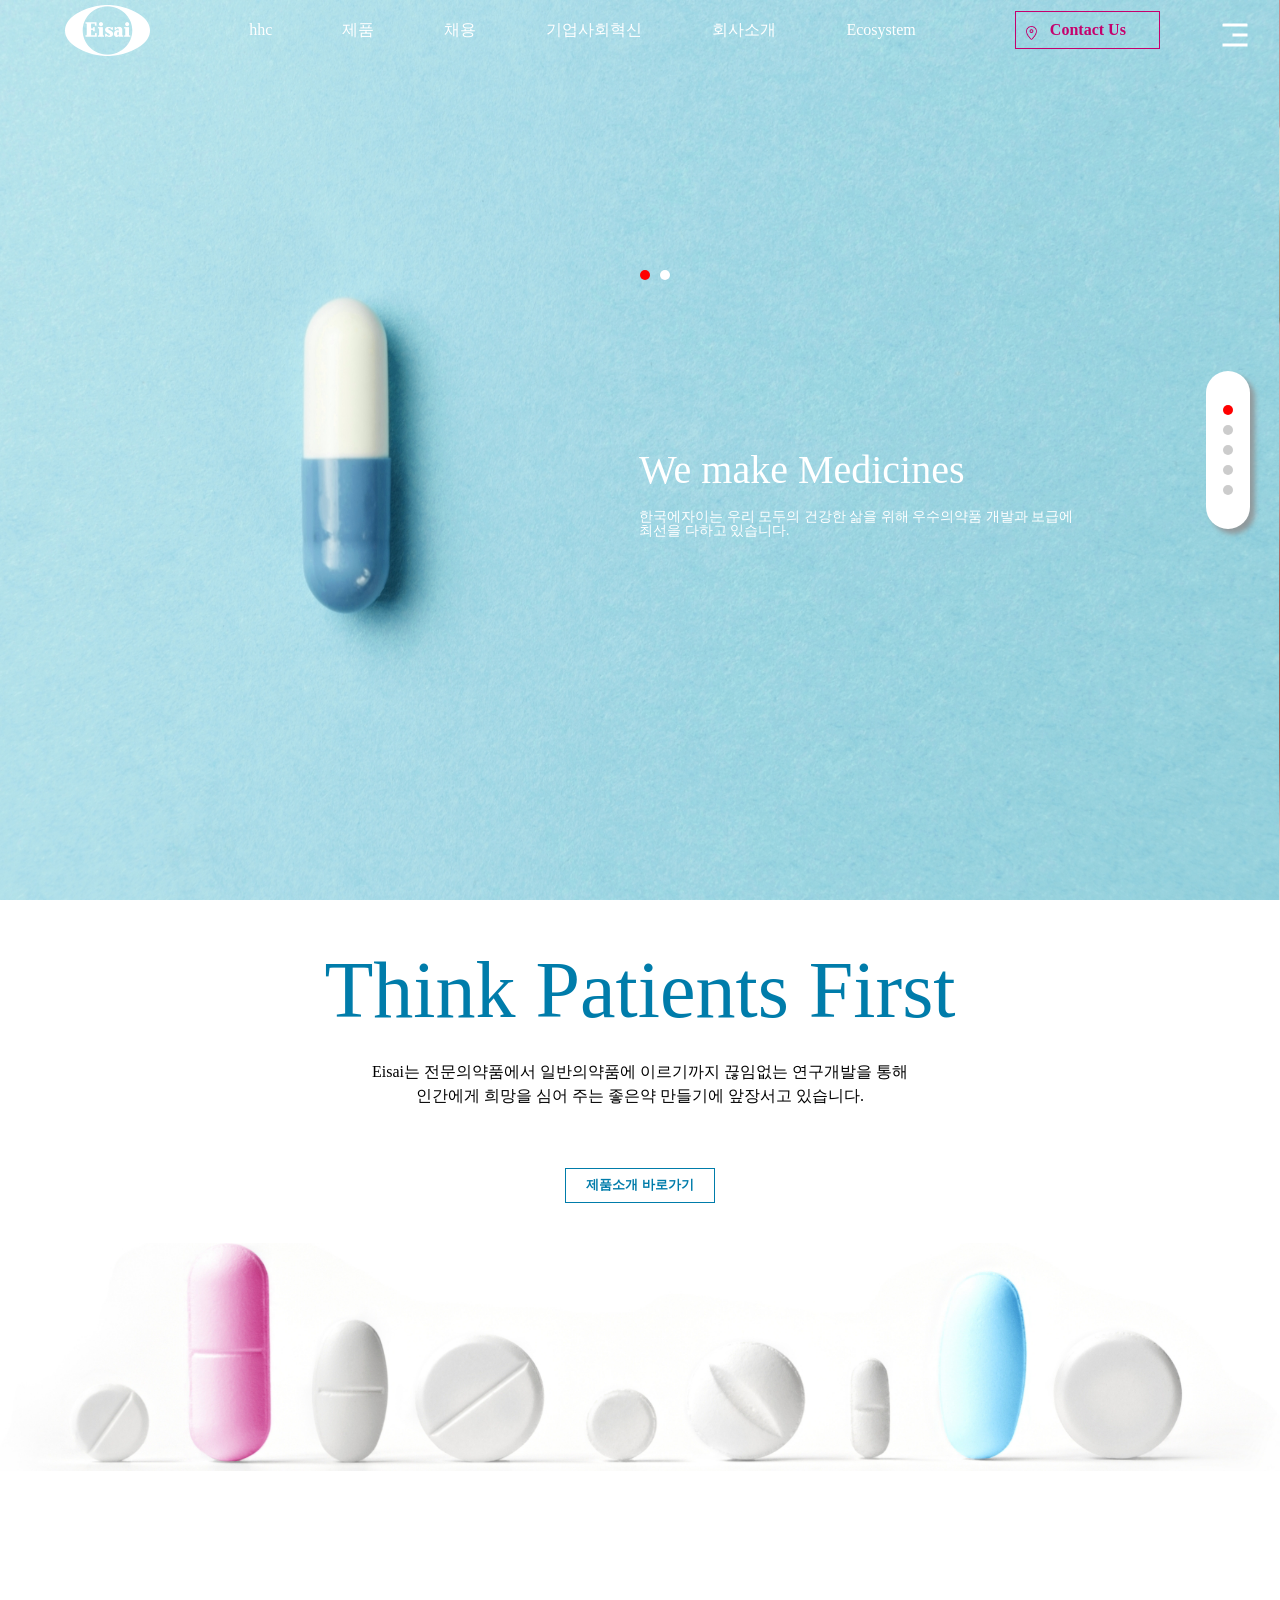
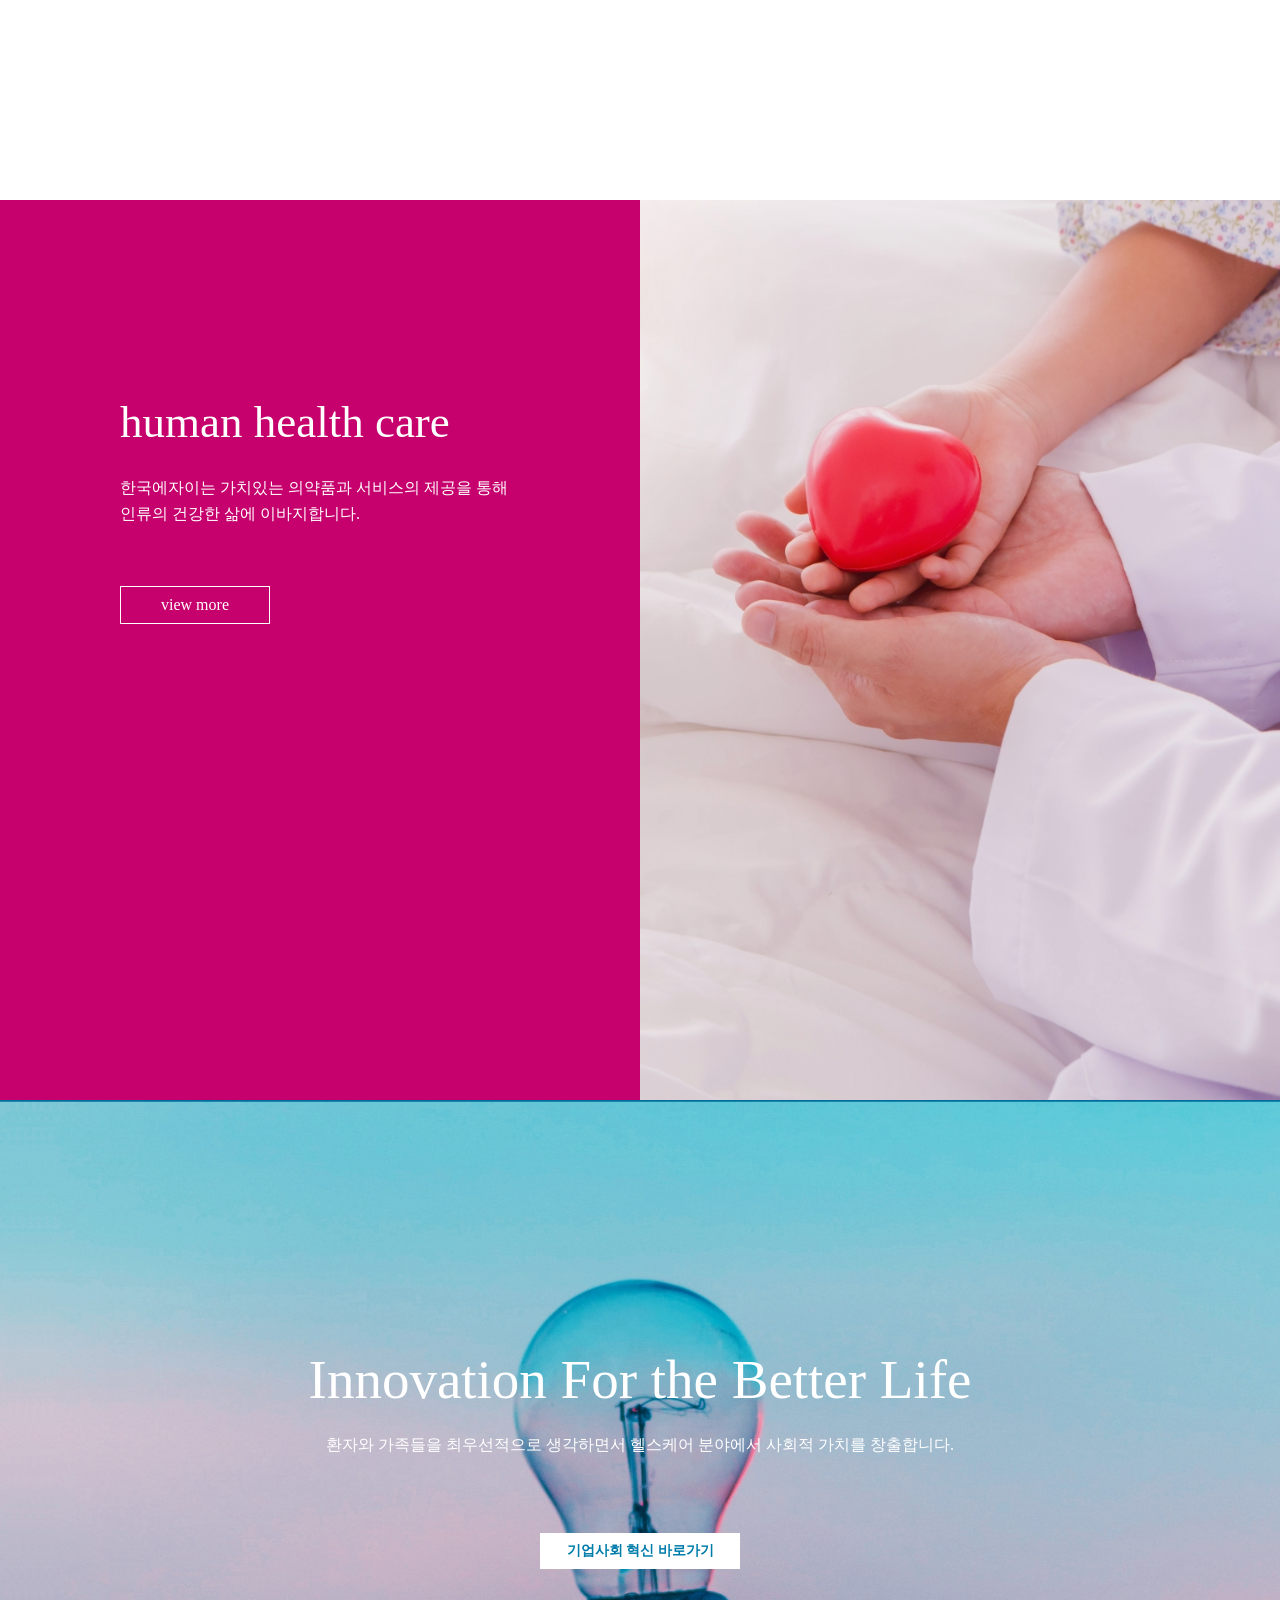
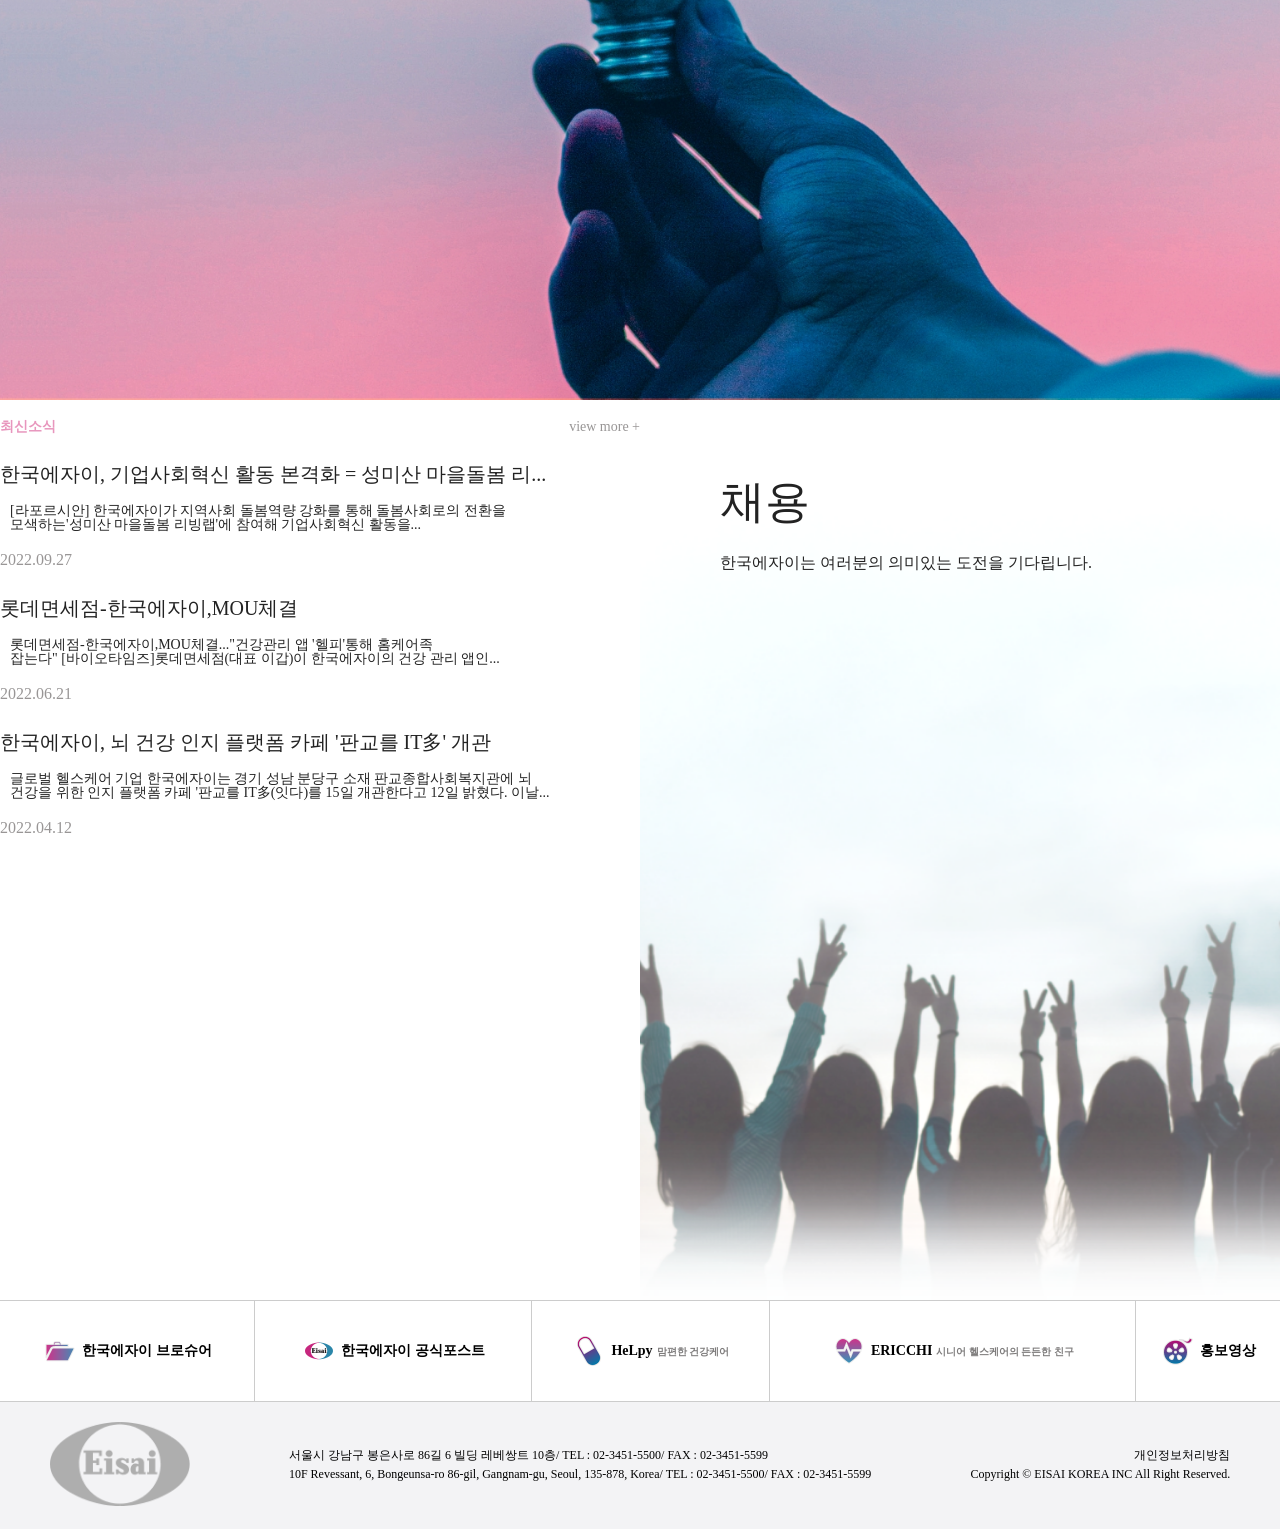
==== commit d3f6149f: ".." ====
--- a/index.html
+++ b/index.html
@@ -12,7 +12,7 @@
     <link rel="stylesheet" href="./style/reset.css">
     <link rel="stylesheet" href="./style/common.css">
     <link rel="stylesheet" href="./style/index.css">
-    <!-- <link rel="stylesheet" href="./script/prefixfree.min.js"> -->
+    <link rel="stylesheet" href="./script/prefixfree.min.js">
     <title>한국에자이</title>   
 </head>
 <body>
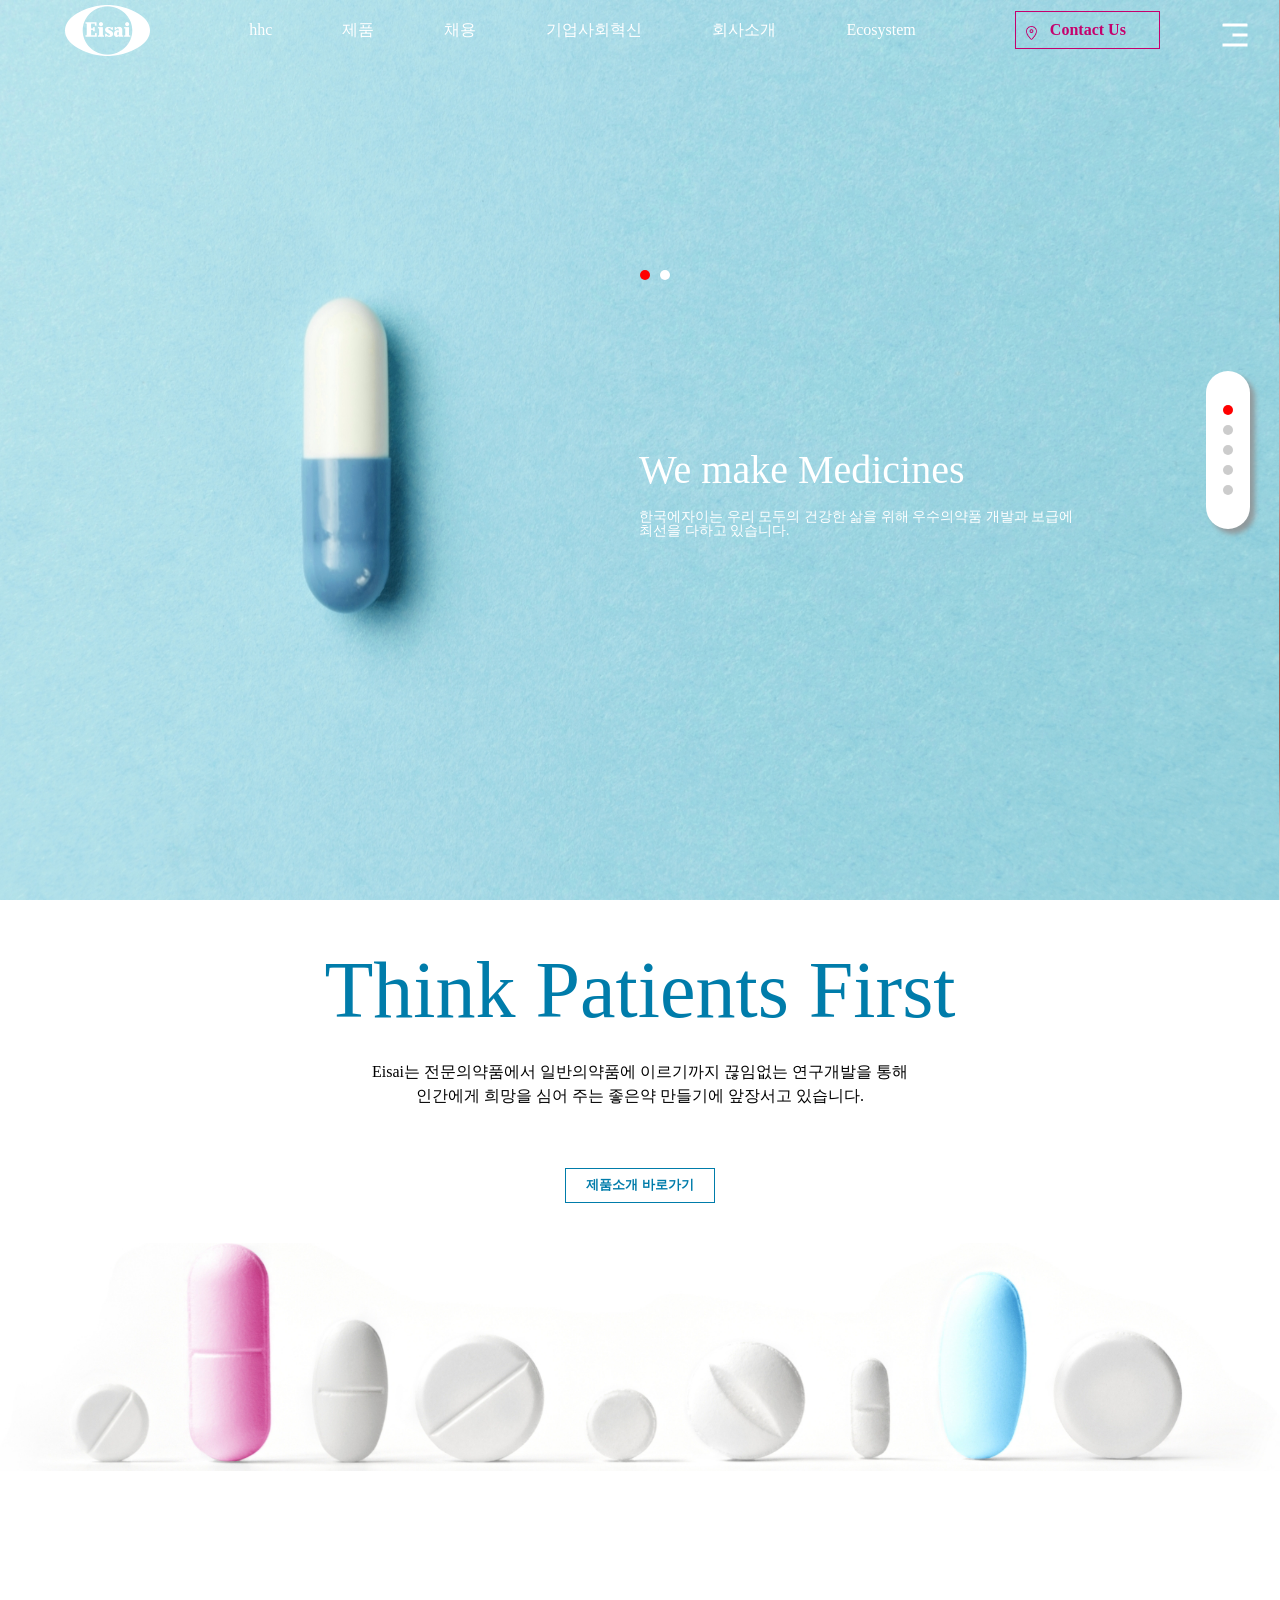
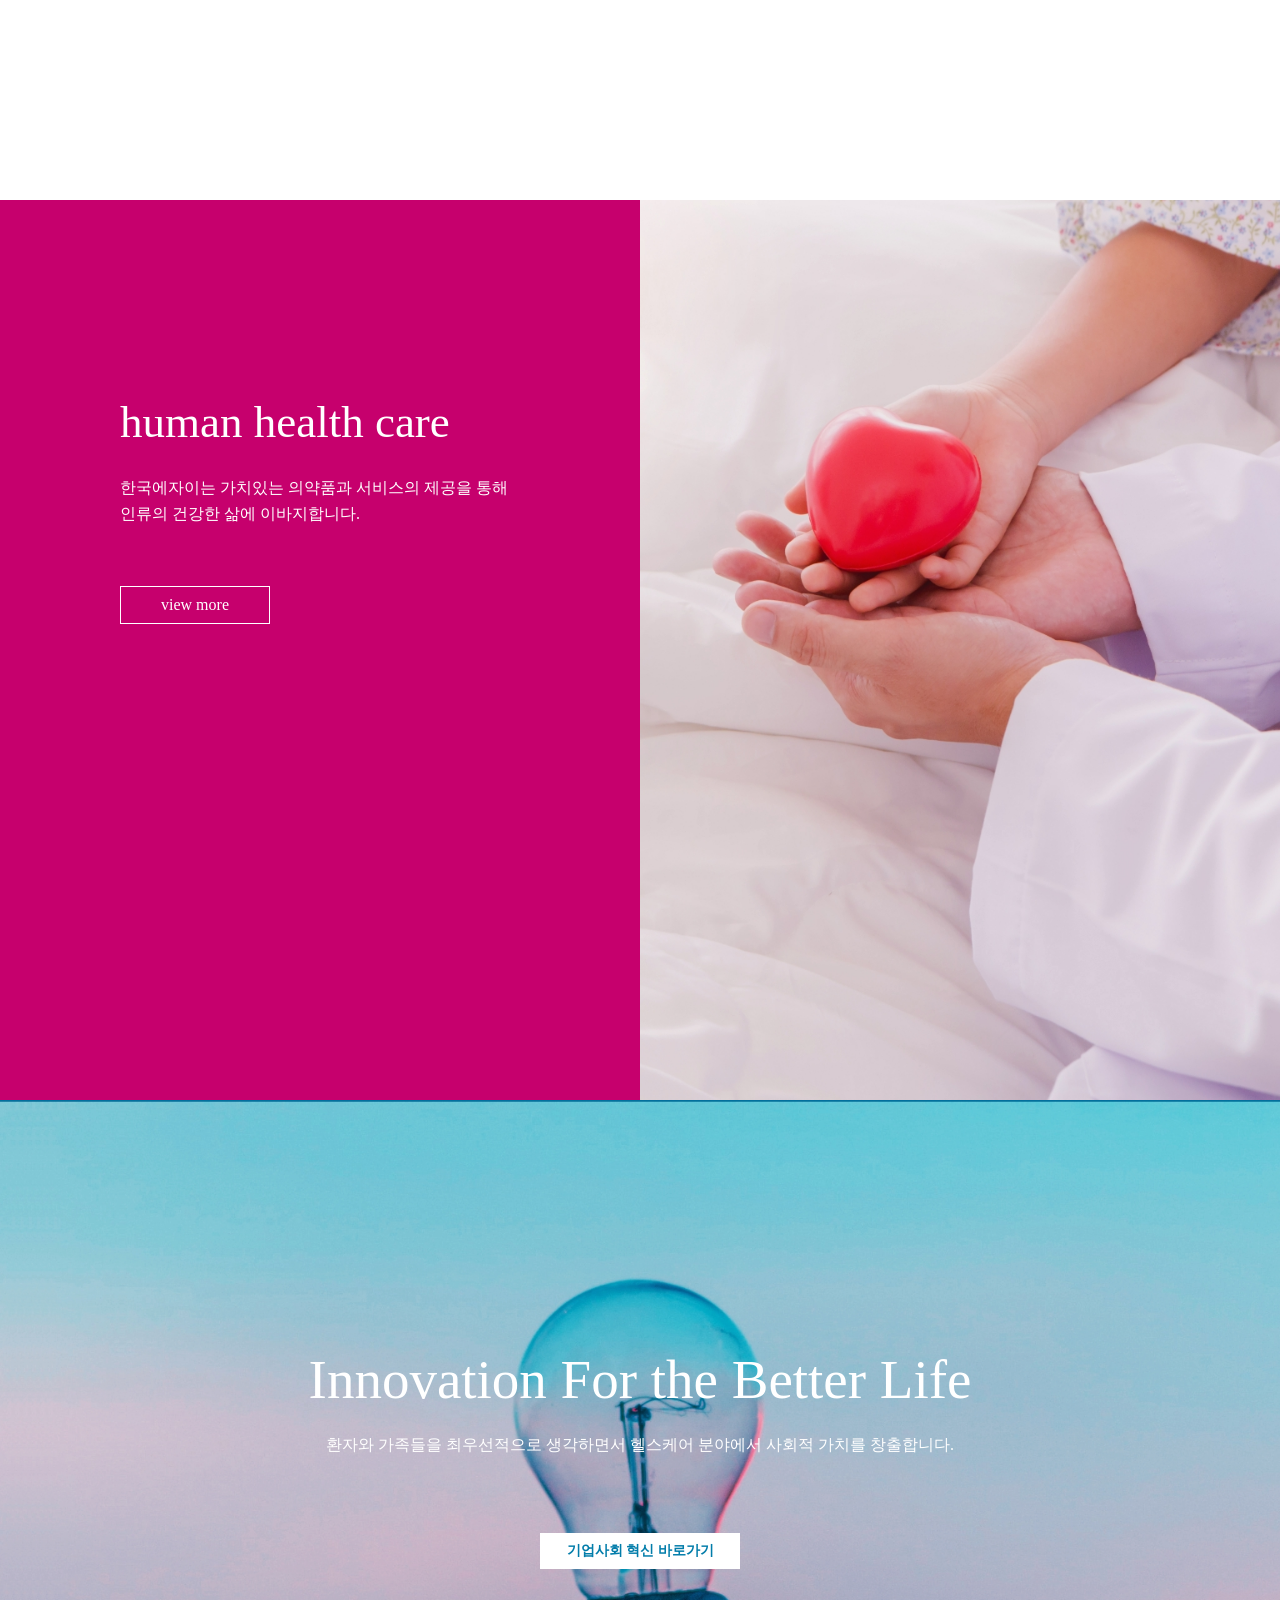
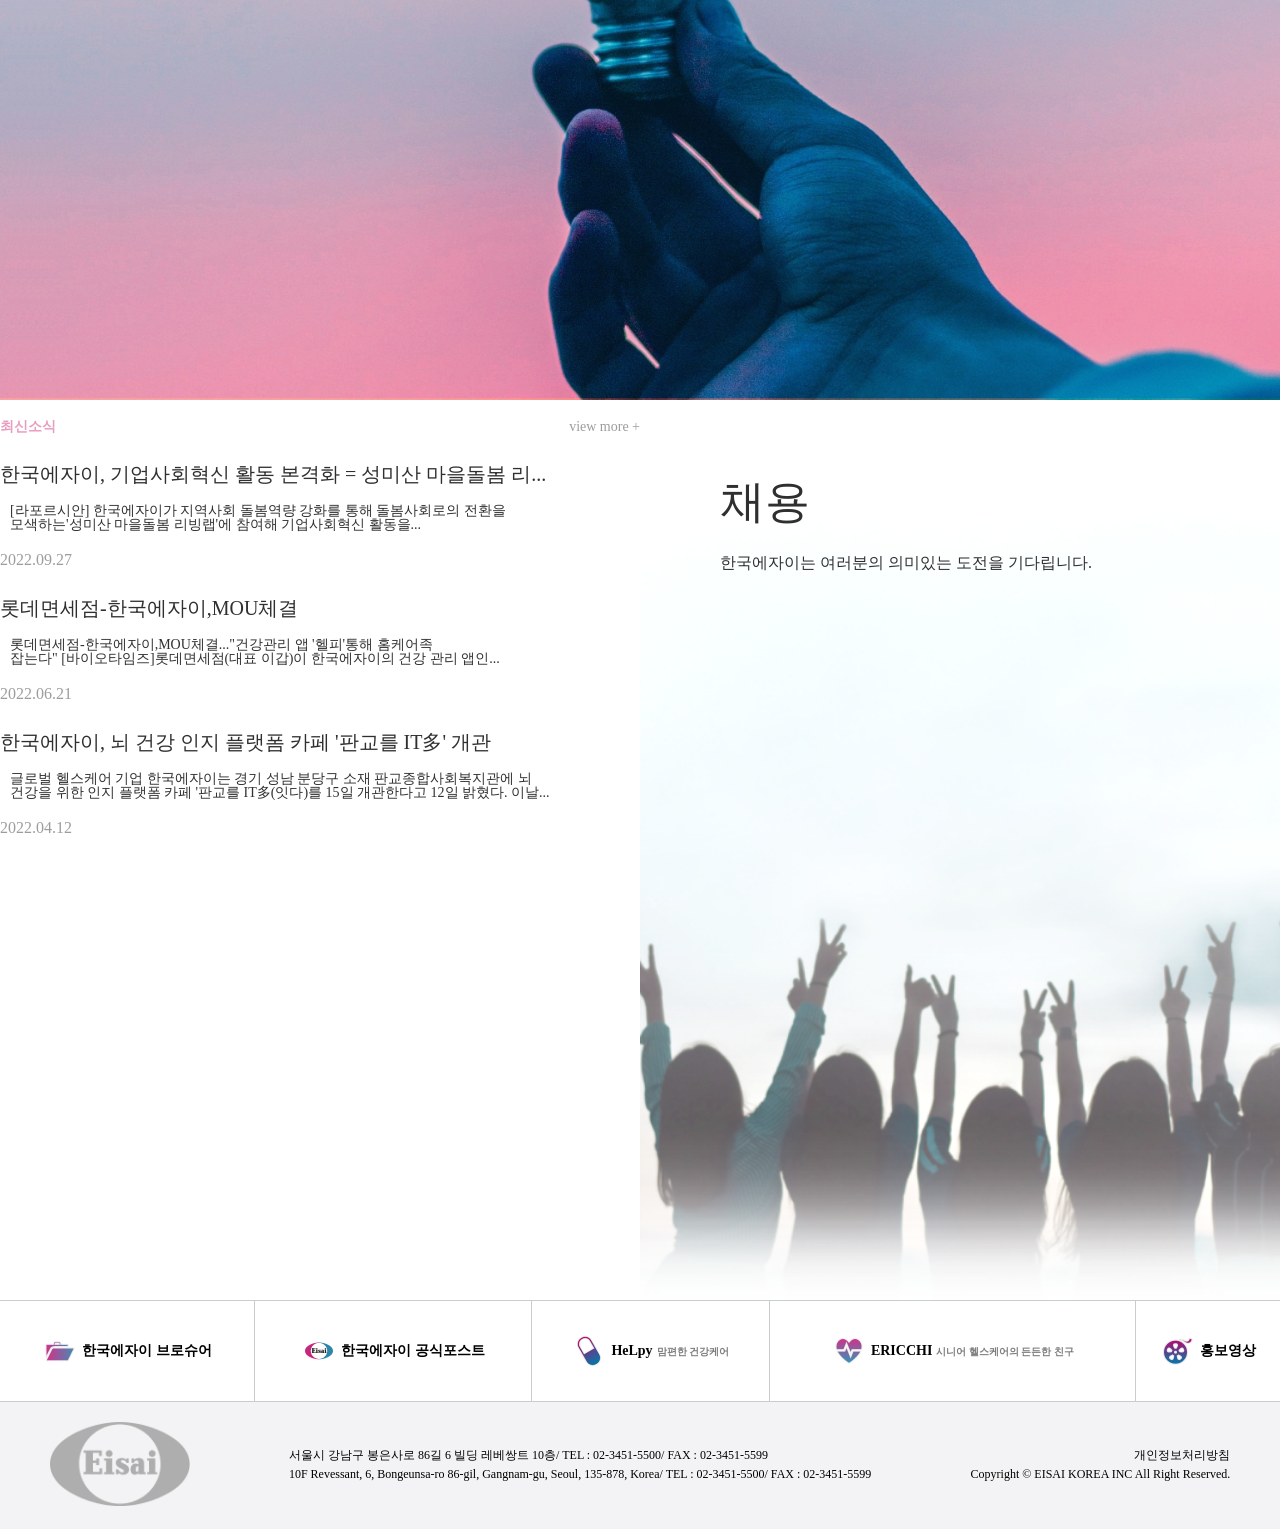
==== commit 2776293f: ".." ====
--- a/index.html
+++ b/index.html
@@ -12,7 +12,6 @@
     <link rel="stylesheet" href="./style/reset.css">
     <link rel="stylesheet" href="./style/common.css">
     <link rel="stylesheet" href="./style/index.css">
-    <link rel="stylesheet" href="./script/prefixfree.min.js">
     <title>한국에자이</title>   
 </head>
 <body>
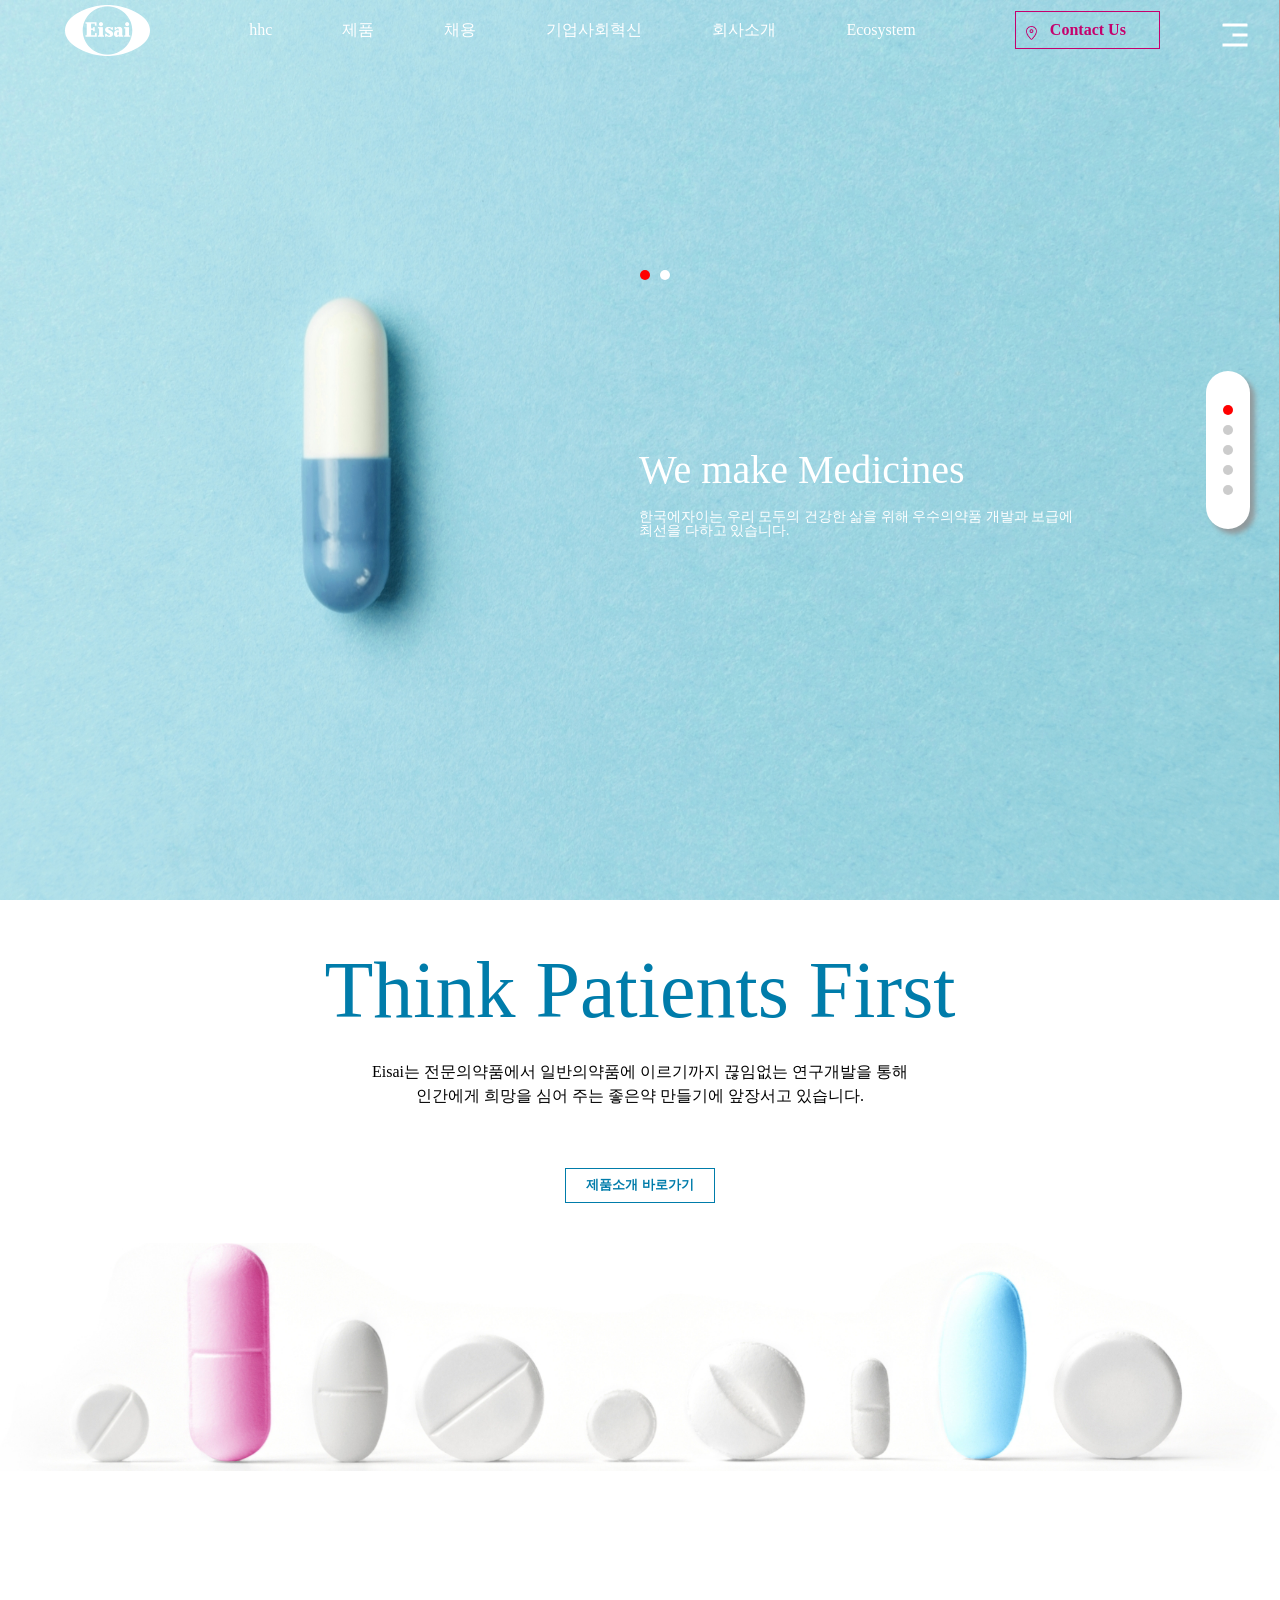
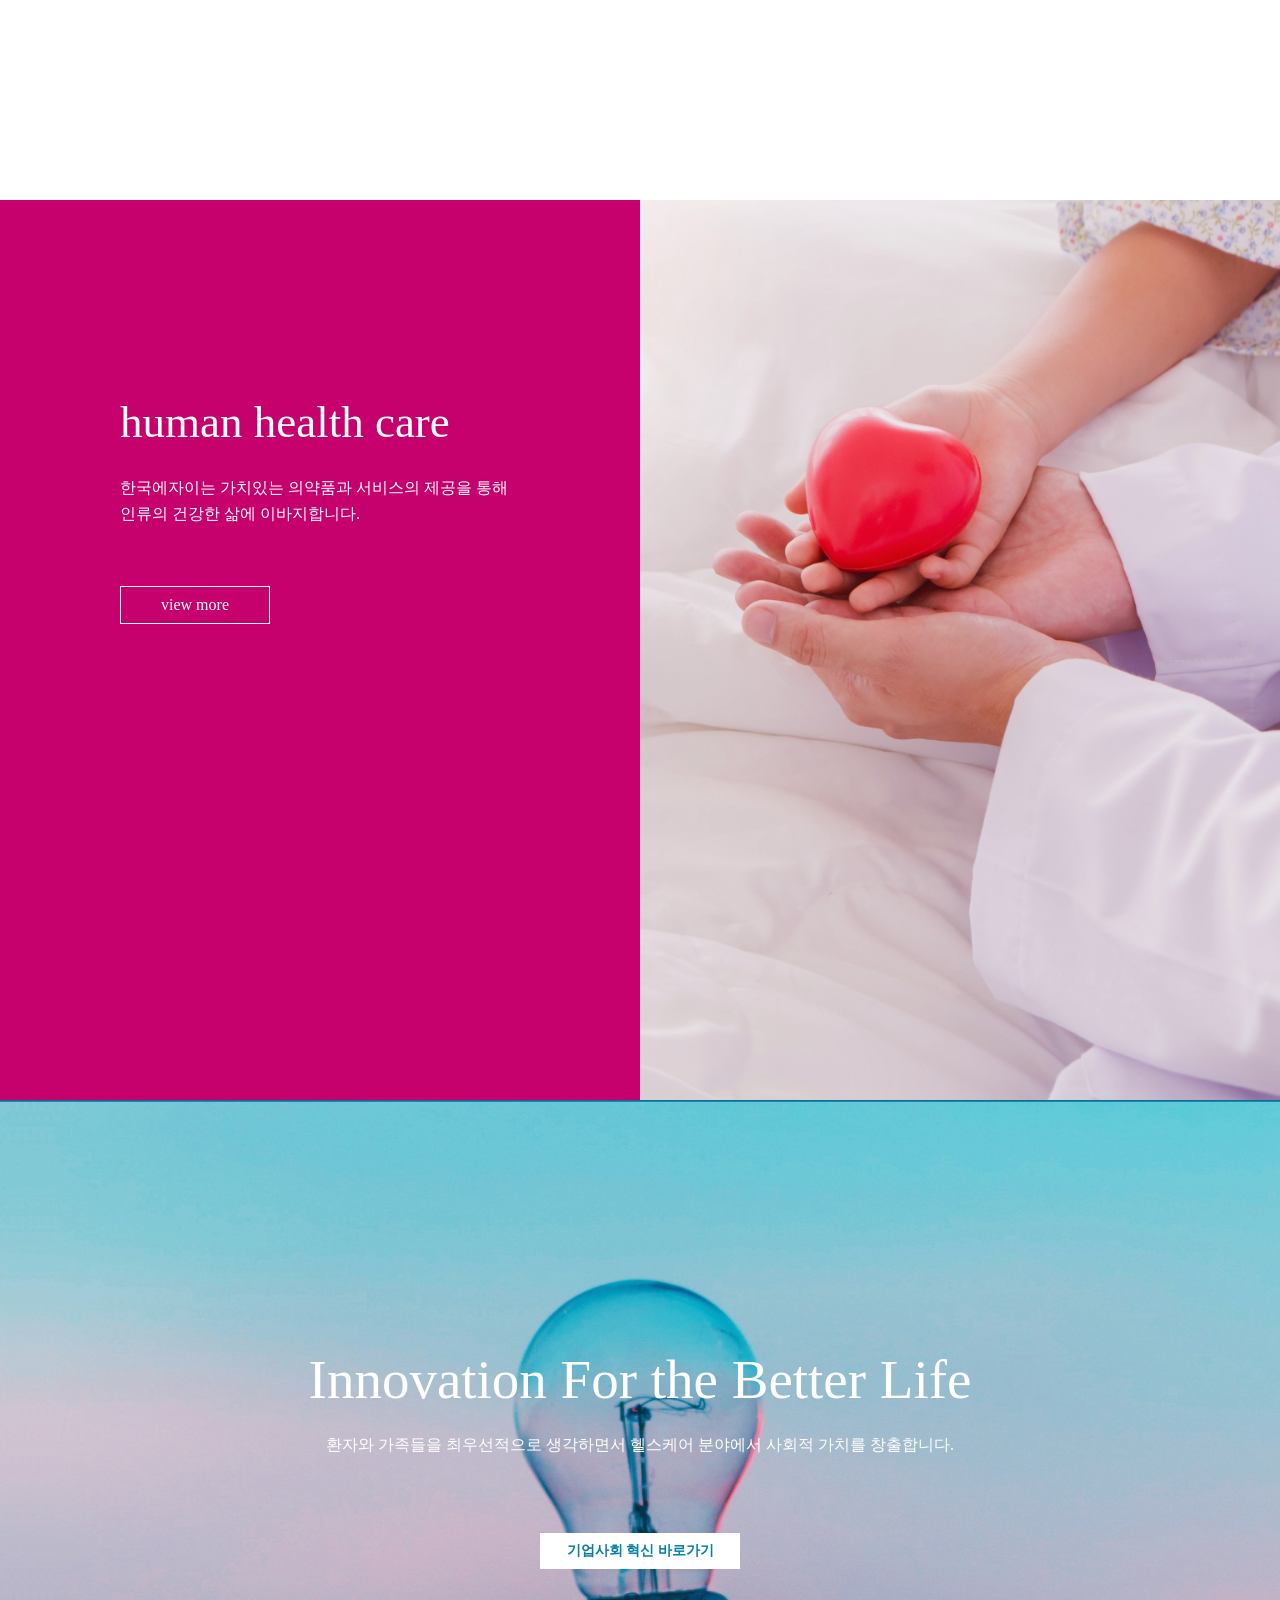
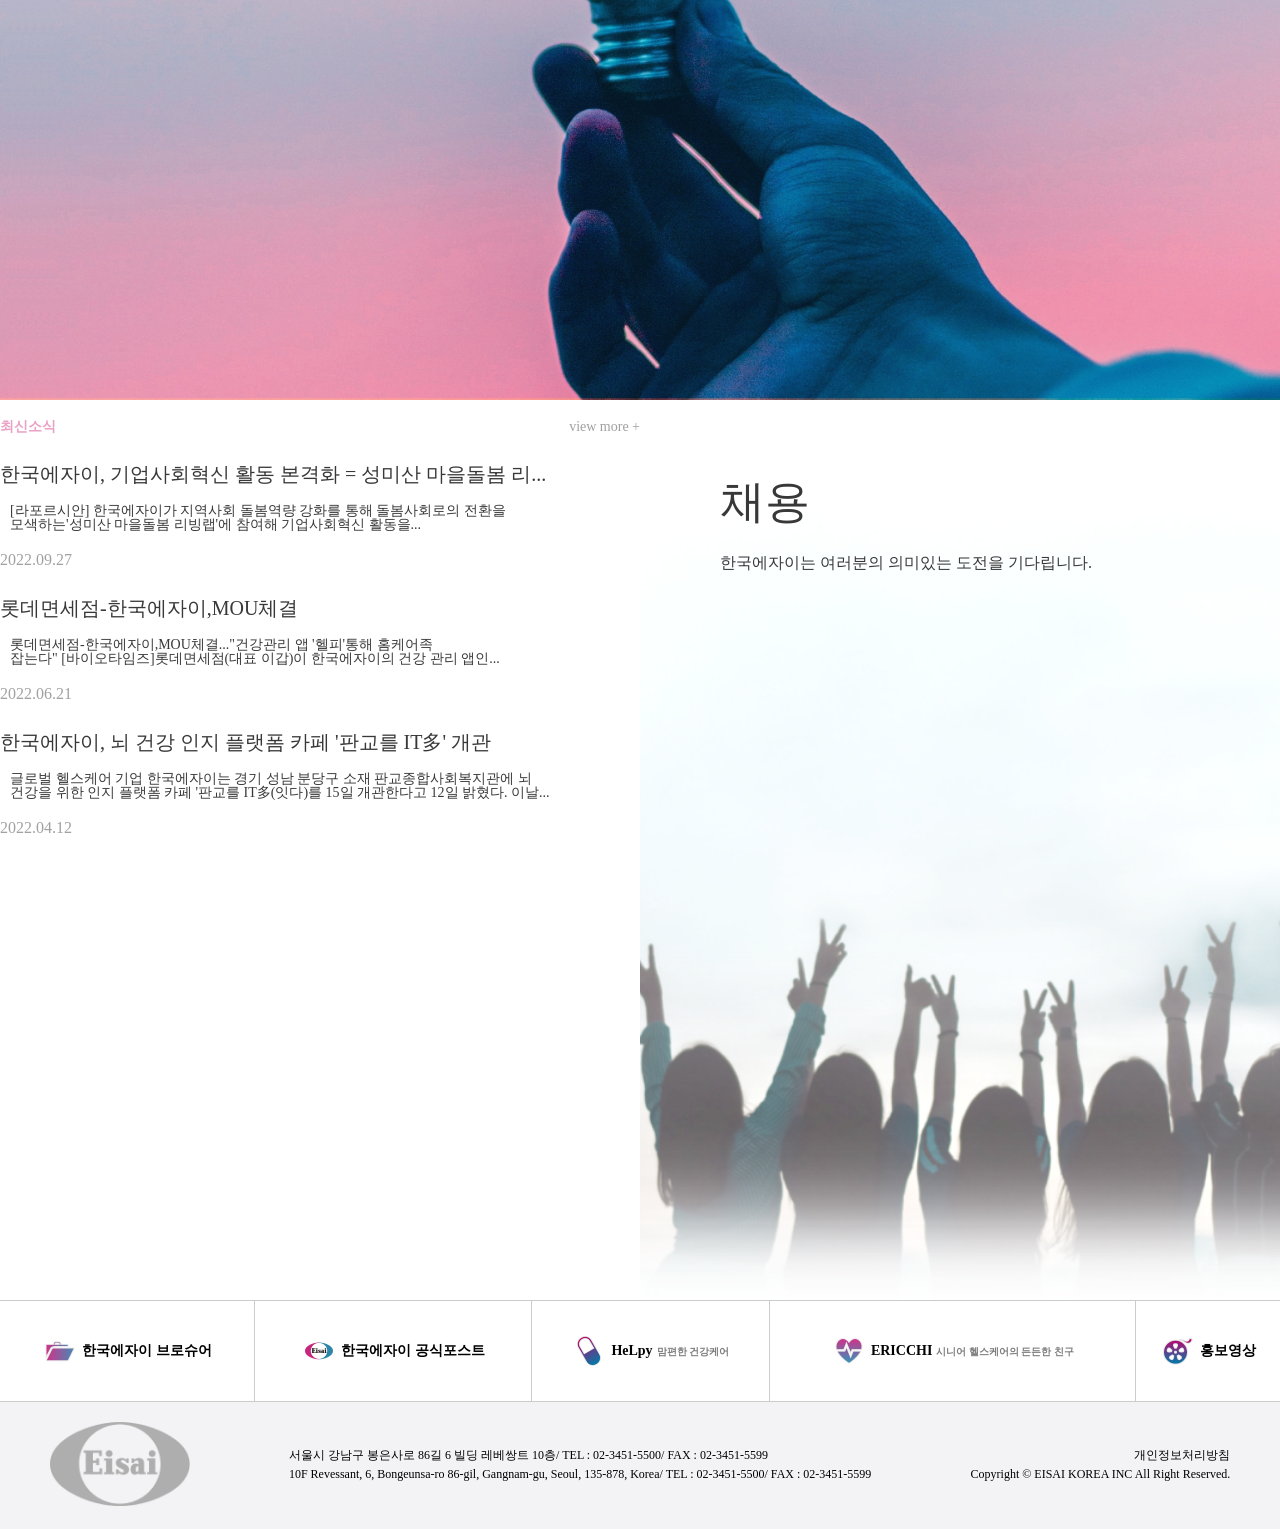
==== commit 319391a6: "meta" ====
--- a/index.html
+++ b/index.html
@@ -3,7 +3,7 @@
 <head>
     <meta charset="UTF-8">
     <meta http-equiv="X-UA-Compatible" content="IE=edge">
-    <meta name="viewport" content="width=device-width, initial-scale=1.0">
+    <meta name="viewport" content="width=device-width, initial-scale=1.0, minimum-scale=1.0, maximum-scale=1.0, user-scalable=no">
     <link href='https://unpkg.com/boxicons@2.1.4/css/boxicons.min.css' rel='stylesheet'>
     <link rel="shortcut icon" href="./images/common/apple-icon-57x57.png">
     <link rel="apple-touch-icon" sizes="57x57" href="./images/common/apple-icon-57x57.png">
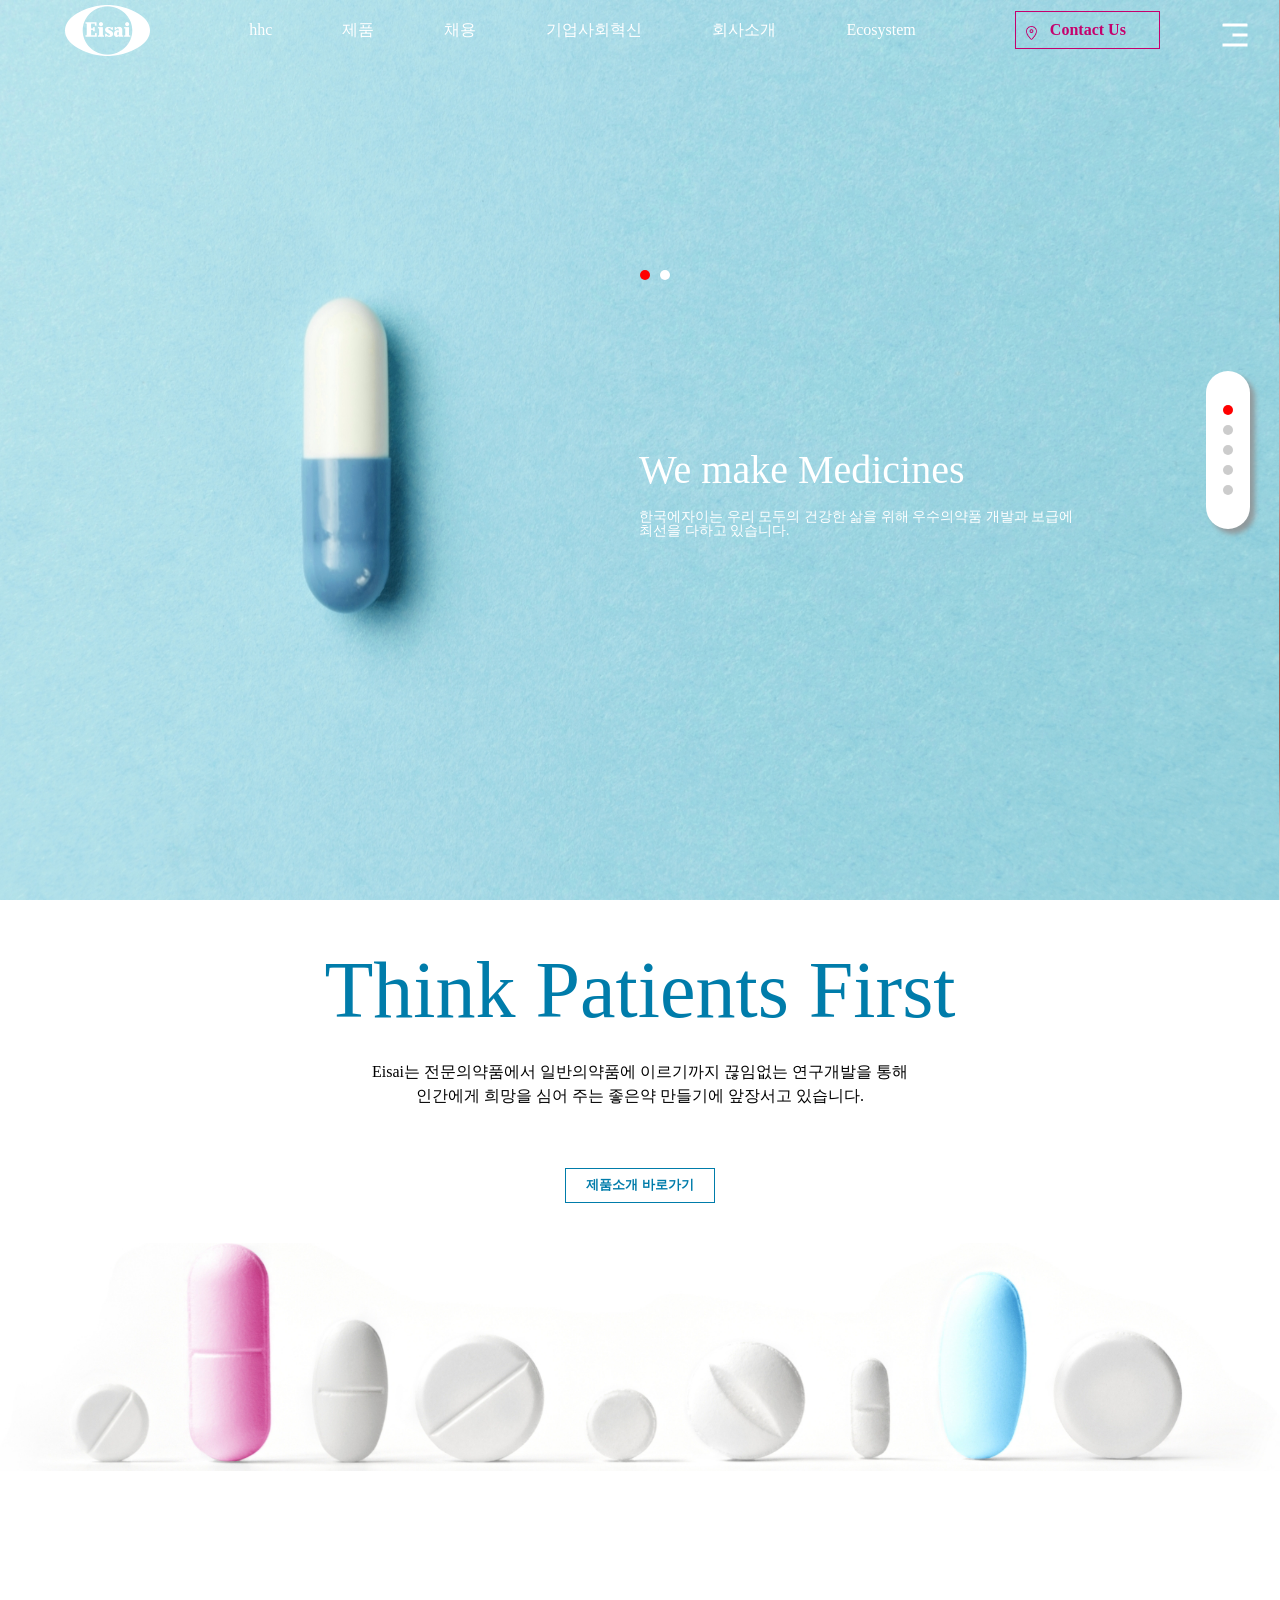
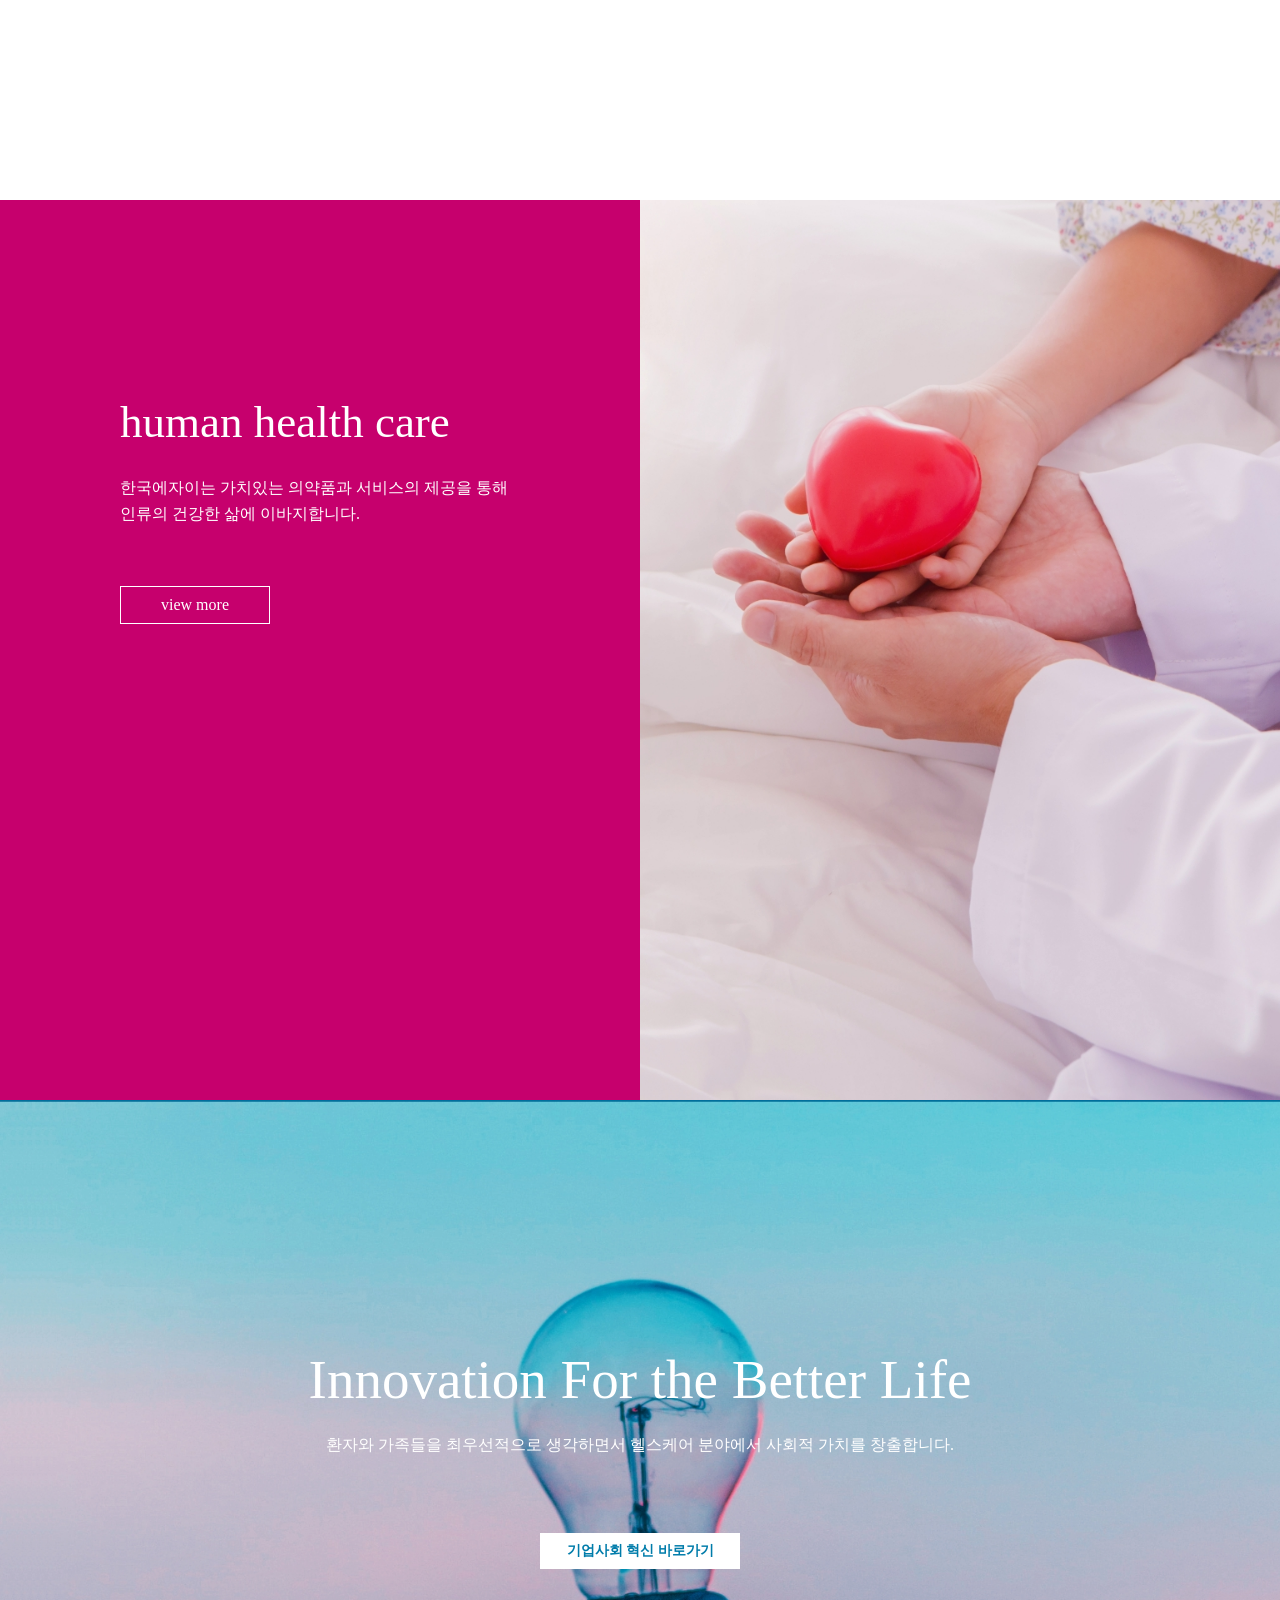
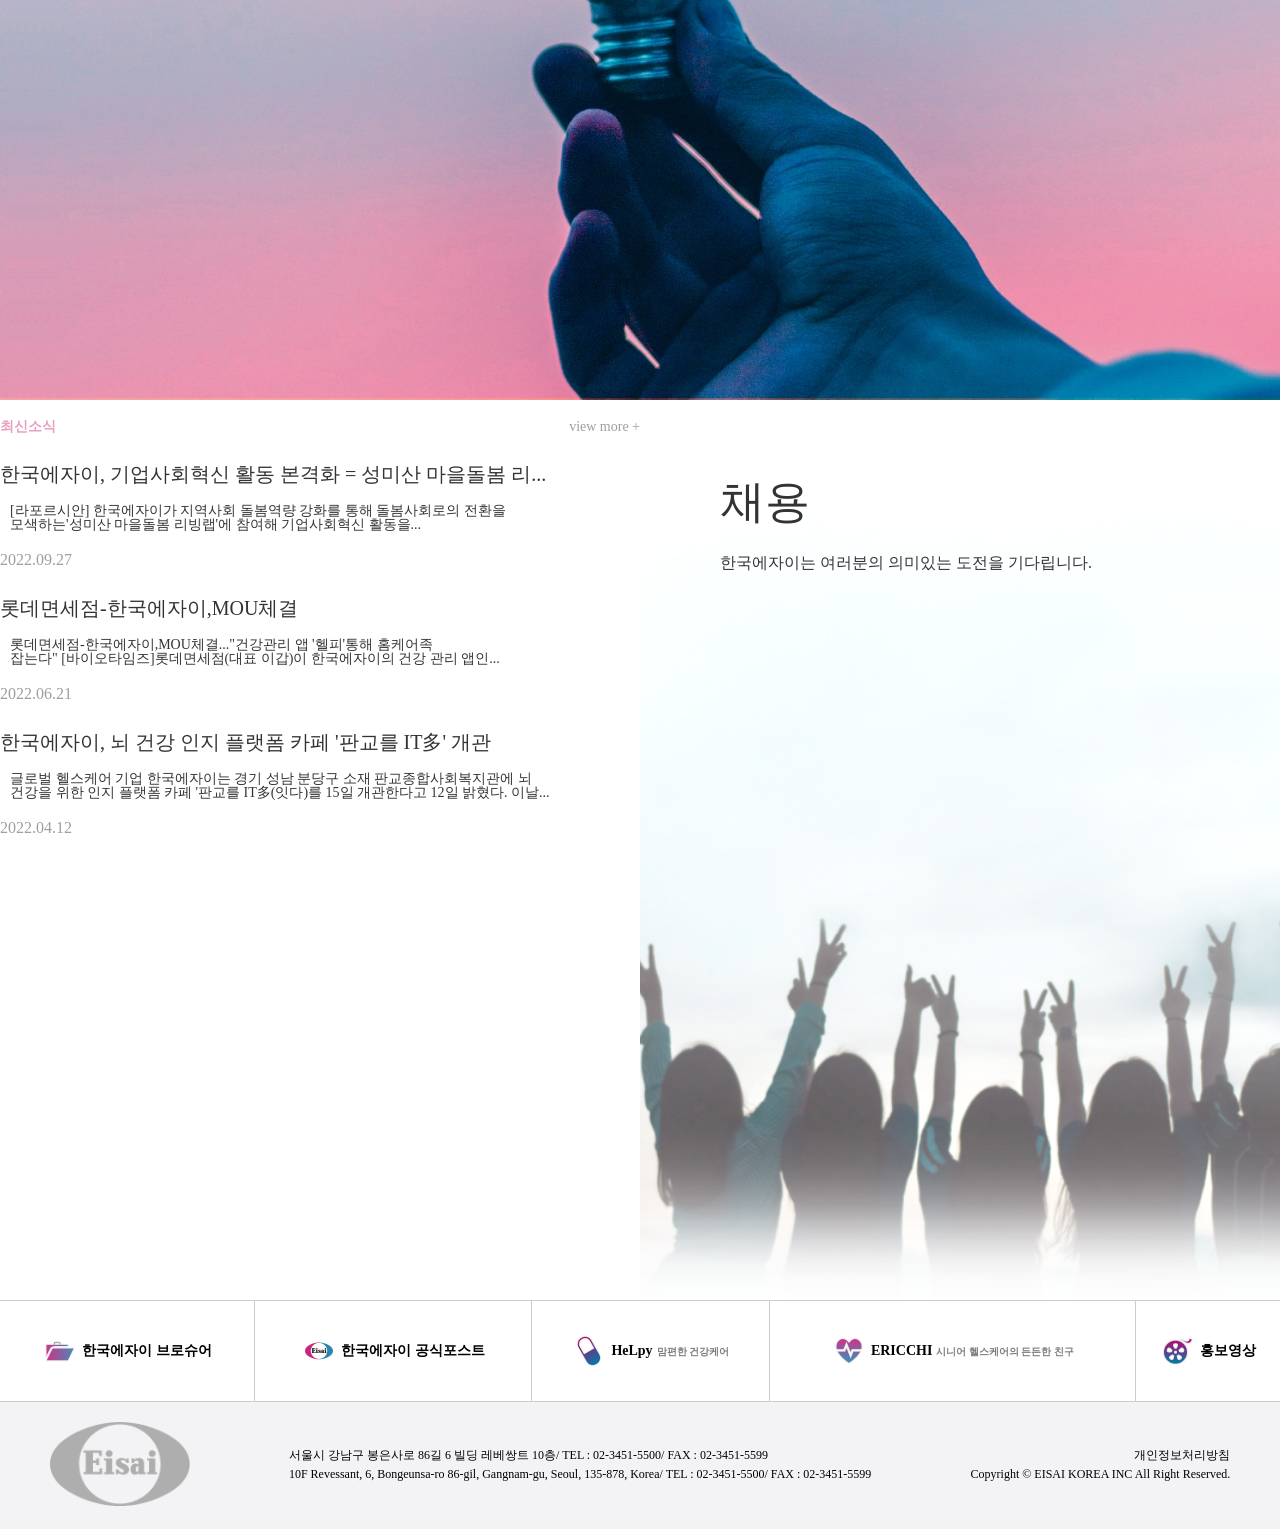
==== commit 5aa0f0b3: "alt modify" ====
--- a/index.html
+++ b/index.html
@@ -212,7 +212,7 @@
             <div  class="slide slide_wrap">
                 <div class="slide_item item1">
                     <div class="content-inner ">
-                        <img src="./images/main/mv1.jpg" alt="">
+                        <img src="./images/main/mv1.jpg" alt="메인이미지첫번째">
                         <div class="content">
                             <h1>We make Medicines</h1>
                             <p>한국에자이는 우리 모두의 건강한 삶을 위해 우수의약품 개발과 보급에<br> 최선을 다하고 있습니다.</p>
@@ -221,7 +221,7 @@
                 </div>
                 <div class="slide_item item2">
                     <div class="content-inner">
-                        <img src="./images/main/mv2.jpg" alt="">
+                        <img src="./images/main/mv2.jpg" alt="메인이미지두번째">
                         <div class="content">
                             <h1>We make Solutions</h1>
                             <p>한국에자이는 우리가 안심하고 살 수 있는 사회를 위해 다양한 헬스케어<br> 솔루션을 함께 만들어갑니다.</p>
@@ -239,7 +239,7 @@
                     <p>Eisai는 전문의약품에서 일반의약품에 이르기까지 끊임없는 연구개발을 통해 <br>인간에게 희망을 심어 주는 좋은약 만들기에 앞장서고 있습니다.</p>
                     <p><a href="./product.html">제품소개 바로가기</a></p>
                     <div class="sec02-img">
-                        <img src="./images/main/mc2_img.png" alt="">
+                        <img src="./images/main/mc2_img.png" alt="제품이미지">
                     </div>
                 </div>
             </div>
@@ -268,29 +268,31 @@
                         <span>최신소식</span>
                         <span>view more +</span>
                     </div>
-                    <ul class="article">
-                        <li>
-                            <a href="">
-                                <strong>한국에자이, 기업사회혁신 활동 본격화 = 성미산 마을돌봄 리...</strong>
-                                <p>[라포르시안] 한국에자이가 지역사회 돌봄역량 강화를 통해 돌봄사회로의 전환을<br>모색하는'성미산 마을돌봄 리빙랩'에 참여해 기업사회혁신 활동을...</p>
-                                <small>2022.09.27</small>
-                            </a>
-                        </li>
-                        <li>
-                            <a href="">
-                                <strong>롯데면세점-한국에자이,MOU체결</strong>
-                                <p>롯데면세점-한국에자이,MOU체결..."건강관리 앱 '헬피'통해 홈케어족<br>잡는다" [바이오타임즈]롯데면세점(대표 이갑)이 한국에자이의 건강 관리 앱인...</p>
-                                <small>2022.06.21</small>
-                            </a>
-                        </li>
-                        <li>
-                            <a href="">
-                                <strong>한국에자이, 뇌 건강 인지 플랫폼 카페 '판교를 IT多' 개관</strong>
-                                <p>글로벌 헬스케어 기업 한국에자이는 경기 성남 분당구 소재 판교종합사회복지관에 뇌<br>건강을 위한 인지 플랫폼 카페 '판교를 IT多(잇다)를 15일 개관한다고 12일 밝혔다. 이날...</p>
-                                <small>2022.04.12</small>
-                            </a>
-                        </li>
-                    </ul>
+                    <article>
+                        <ul class="article">
+                            <li>
+                                <a href="#">
+                                    <strong>한국에자이, 기업사회혁신 활동 본격화 = 성미산 마을돌봄 리...</strong>
+                                    <p>[라포르시안] 한국에자이가 지역사회 돌봄역량 강화를 통해 돌봄사회로의 전환을<br>모색하는'성미산 마을돌봄 리빙랩'에 참여해 기업사회혁신 활동을...</p>
+                                    <small>2022.09.27</small>
+                                </a>
+                            </li>
+                            <li>
+                                <a href="#">
+                                    <strong>롯데면세점-한국에자이,MOU체결</strong>
+                                    <p>롯데면세점-한국에자이,MOU체결..."건강관리 앱 '헬피'통해 홈케어족<br>잡는다" [바이오타임즈]롯데면세점(대표 이갑)이 한국에자이의 건강 관리 앱인...</p>
+                                    <small>2022.06.21</small>
+                                </a>
+                            </li>
+                            <li>
+                                <a href="#">
+                                    <strong>한국에자이, 뇌 건강 인지 플랫폼 카페 '판교를 IT多' 개관</strong>
+                                    <p>글로벌 헬스케어 기업 한국에자이는 경기 성남 분당구 소재 판교종합사회복지관에 뇌<br>건강을 위한 인지 플랫폼 카페 '판교를 IT多(잇다)를 15일 개관한다고 12일 밝혔다. 이날...</p>
+                                    <small>2022.04.12</small>
+                                </a>
+                            </li>
+                        </ul>
+                    </article>
                 </div>
                 <div class="sec05-img">
                     <p>채용</p>
--- a/style/common.css
+++ b/style/common.css
@@ -10,11 +10,12 @@
     left: 0;
     color: #fff;
 }
+
 header.scroll{
     color: #000;
-    }
-
- .layout-marginAuto{
+}
+
+.layout-marginAuto{
     max-width: 1314px;
     margin: auto;
 } 
@@ -30,23 +31,29 @@
 .logo{
     font-size: 0;
 }
+
 .logo img{
     width: 85px;
 }
+
 .logo .logoColor.scroll{
     display: block;
 }
+
 .logo .logoWhite{
     display: none;
 }
+
 .lnb-container{
     /*background-color: aqua;*/
     position: relative;
 }
+
 .lnb-container > ul{
     display: flex;
     align-items: center;
 }
+
 .lnb-container > ul > li > a{
     display: block;
     padding: 0 35px;
@@ -55,9 +62,11 @@
     text-align: center;
     /*color: #fff;*/
 }
+
 .lnb-container > ul > li:hover > a{
     color: #fff;
 }
+
 .lnb{
     opacity: 0;
     visibility: hidden;
@@ -66,12 +75,13 @@
     background-color: #fff;
     padding: 10px;
     box-shadow: 5px 5px 5px rgba(118, 115, 115, 0.783);
-
-}
+}
+
 .lnb > li{
     padding: 0 40px;
     
 }
+
 .lnb a{
     display: block;
     font-size: 14px;
@@ -84,17 +94,21 @@
     background-color: rgb(149, 186, 244);
     
 }
+
 .lnb-container>ul>li:hover .lnb{
     opacity: 1;
     visibility: visible;
 }
+
 .lnb > li:hover a{
     color: rgb(179, 31, 184);
 }
+
 .contact {
     display: flex;
     width: 200px;
 }
+
 .contact a{
     display: flex;
     justify-content: center;
@@ -120,11 +134,13 @@
     z-index: 99;
     clip-path: circle(25px at calc( 100% - 45px) 45px);
     transition: 0.3s cubic-bezier(0.22, 0.61, 0.36, 1);
-    }
+}
+
 .ham-navigation.active{
     background-color: #bdd8ed;
     clip-path: circle(75%);
 }
+
 .ham-navigation .ham-btn{
     position: absolute;
     top: 10px;
@@ -133,6 +149,7 @@
     height: 50px;
     cursor: pointer;
 }
+
 .ham-navigation .ham-btn span{
     position: absolute;
     
@@ -141,33 +158,38 @@
     transform: translate(-50%, -50%);
     background-color: #fff;
 }
+
 .ham-navigation .hamTop{
     top: 30%;
     left: 50%;
     width: 50%;
 }
+
 .ham-navigation .hamMid{
     top: 50%;
     right: 10%;
     width: 30%;
 }
+
 .ham-navigation .hamBot{
     top: 70%;
     left: 50%;
     width: 50%;
 }
+
 .ham-navigation.active .hamTop{
     top: 50%;
     transform: translate(-50%, -50%) rotate(45deg);
 }
+
 .ham-navigation.active .hamMid{
     opacity: 0;
 }
+
 .ham-navigation.active .hamBot{
     top: 50%;
     transform: translate(-50%, -50%) rotate(-45deg);
 }
-
 
 .ham-lnb{ 
     height: 100%;
@@ -178,10 +200,12 @@
     margin: auto;
     white-space: nowrap;
 }
+
 .ham-lnb::-webkit-scrollbar {
     display: none; /* 크롬, 사파리, 오페라, 엣지 */
     width: 9px;
 }
+
 .ham-lnb > li{
     display: flex;
     gap: 40px;
@@ -190,23 +214,28 @@
     align-items: baseline;
     
 }
+
 .ham-lnb > li > a{
     font-size: 27px;
     color: #007caa;
     font-weight: 800;
 }
+
 .ham-title{
     display: none;
 }
+
 .ham-subnav{
     display: flex;
     gap: 20px;
     flex-wrap: wrap;
 }
+
 .ham-lnb a{ 
     color:#333; 
     position: relative;
 }
+
 .lnb2 a {
     font-size: 14px;
 }
@@ -219,15 +248,18 @@
 footer{
     border-top: 1px solid #ccc; 
 }
+
 .footer-menu{
     display: table;
     width: 100%;
 }
+
 .footer-menu > li{
    display: table-cell;
    vertical-align: middle;
    text-align: center;
 }
+
 .footer-menu li{
     border: 1px solid #ccc;
     border-top: none;
@@ -235,20 +267,25 @@
     height: 100px;
     font-weight: 900;
 }
+
 .footer-menu li:nth-child(1){
     border-left: none;
     border-right: none;
 } 
+
 .footer-menu li:nth-child(2){
     border-right: none;
 }
+
 .footer-menu li:nth-child(3){
     border-right: none;
 }
+
 .footer-menu li:nth-child(5){
     border-right: none;
     border-left: none;
 } 
+
  .footer-menu img{
     width: 36px;
     vertical-align: middle;
@@ -257,26 +294,32 @@
 .footer-menu span{
     font-size: 14px;
 }
+
 .footer-menu .small{
     font-size: 10px;
     color: rgb(126, 124, 124);
 }
+
 .footerBottom-back{
     background-color: #f3f3f5;
     border-top: 1px solid #ccc;
     padding: 20px 0;
 }
+
 .footer-bottom{
     display: flex;
     align-items: center;
     justify-content: space-around;
 }
+
 .footer-bottom .right{
     text-align: right;
 }
+
 .footer-bottom img{
     width: 140px;
 }
+
 .footer-bottom address{
     text-align: left;
 }
--- a/style/index.css
+++ b/style/index.css
@@ -8,6 +8,7 @@
     padding-top: 50px;
     height: 100vh;
 }
+
 .slide {
     /* layout */
     display: flex;
@@ -17,6 +18,7 @@
     width: 100%;
     user-select: none;
 }
+
 .slide_item {
     /* layout */
     display: flex;
@@ -31,25 +33,30 @@
     transition: left 0.15s;
     overflow: hidden;
 }
+
 .content-inner{
     width: 100%;
     height: 100vh;
 }
+
 .content-inner > img{
     width: 100%;
     height: 100%;
 }
+
 .content{
     position: absolute;
     top: 50%;
     left: 50%;
     z-index: 9;
 }
+
 .content-inner h1{
     font-size: 40px;
     color: #fff;
     font-weight: 400;
 }
+
 .content-inner p{
     font-size: 14px;
     color: #fff;
@@ -57,6 +64,7 @@
     padding-top: 20px;
     
 }
+
 .slide_pagination{
     color: #fff;
     position: absolute;
@@ -65,15 +73,18 @@
     display: flex;
     gap: 10px;
 }
+
 .slide_pagination > li{
     width: 10px;
     height: 10px;
     background-color: #fff;
     border-radius: 50%;
 }
+
 .slide_pagination > li.active{
     background-color: red;
 }
+
 aside{
     position: fixed; 
     right: 30px;
@@ -85,10 +96,12 @@
     padding: 24px 0;
     box-shadow: 5px 5px 5px rgba(143, 138, 138, 0.769); 
 }
+
 aside ul{
     color:#000;
     text-align: center;
 }
+
 aside li a{
     display: block;
     width: 10px;
@@ -99,36 +112,44 @@
     transition: 0.3s;
     cursor: pointer;
 }
+
 aside li a.active{
     background-color: red;
 }
+
 .section01{
     position: relative;
     width: 100%;
     height: 100vh;
 }
+
 .section02{
     background-color: #fff;
     width: 100%;
     height: 100vh;
     position: relative;
 }
+
 .sec02-inner{
     text-align: center;
 }
+
 .sec02 h1{
     padding-top: 50px;
     font-size: 5em;
     font-weight: 500;
     color: #007caa;
 }
+
 .sec02 p:nth-of-type(1){
     padding-top: 30px;
     line-height: 1.5;
 }
+
 .sec02 p:nth-of-type(2){
     padding-top: 60px;
 }
+
 .sec02 p:nth-of-type(2) a{
    border: 1px solid #007caa;
    display: inline-block;
@@ -139,33 +160,39 @@
    font-weight: 600;
    color: #007caa;
 }
+
 .sec02-img img{
     width: 100%;
     padding-top: 40px;
 }
+
 .section03{
     width: 100%;
     background-color: #c6006d;
     height: 100vh;
-    
-}
+}
+
 .sec03-inner{
     display: flex;
 }
+
 .sec03-inner1{
     width: calc(100% / 2);
     padding: 200px 120px;
     color: #fff;
 }
+
 .sec03-inner1 h3{
     font-size: 45px;
     padding-bottom: 30px;
     font-weight: 500;
 }
+
 .sec03-inner1 p:nth-of-type(1){
     line-height: 1.6;
     padding-bottom: 60px;
 }
+
 .sec03-inner1 p:nth-of-type(2) a{
     display: inline-block;
     width: 150px;
@@ -173,6 +200,7 @@
     border: 1px solid #fff;
     text-align: center;
 }
+
 .sec03-img{
     height: 100vh;
     background-image: url('../images/main/mc3_1.jpg');
@@ -182,6 +210,7 @@
     width: calc(100% / 2);
     /*border: 1px solid #000;*/
 }
+
 .section04{
     width: 100%;
     background-image: url('../images/main/mc3_bg.jpg');
@@ -190,6 +219,7 @@
     background-size: cover;
     height: 100vh;
 }
+
 .sec04-inner{
     color: #fff;
     display: flex;
@@ -198,14 +228,17 @@
     align-items: center;
     height: 80vh;
 }
+
 .sec04-inner h3{
     font-size: 55px;
     font-weight: 500;
     padding-bottom: 30px;
 }
+
 .sec04-inner p:nth-of-type(1){
     padding-bottom: 80px;
 }
+
 .sec04-inner p:nth-of-type(2) a{
     display: inline-block;
     border: 1px solid #fff;
@@ -216,46 +249,54 @@
     background-color: #fff;
     font-size: 14px;
     font-weight: 600;
-
-}
+}
+
 .section05{
     width: 100%;
     background-color: #fff;
-    height: 100vh;
-    
-}
+    height: 100vh; 
+}
+
 .sec05-inner{
     display: flex;
 }
+
 .sec05-inner1{
     width: calc(100% / 2);
 }
+
 .article strong {
     font-size: 20px;
     display: inline-block;
     padding-top: 30px;
 }
+
 .article p{
     padding-left: 10px;
     font-size: 14px;
     padding: 20px 0 20px 10px;
 }
+
 .article small{
     color: rgb(137, 134, 134);
 }
+
 .sec05-more{
     display: flex;
     justify-content: space-between;
     padding-top: 20px;
     font-size: 14px;
 }
+
 .sec05-more span:nth-of-type(1){
     color: #e586b3;
     font-weight: 600;
 }
+
 .sec05-more span:nth-of-type(2){
     color: rgb(137, 134, 134);
 }
+
 .sec05-img{
     width: calc(100% / 2);
     height: 100vh;
@@ -265,11 +306,13 @@
     background-size: cover;
     padding: 80px;
 }
+
 .sec05-img p:nth-child(1){
     font-weight: 300;
     font-size: 45px;
     padding-bottom: 30px;
 }
+
 .sec05-img p:nth-child(2){
     font-weight: 400;
 }
